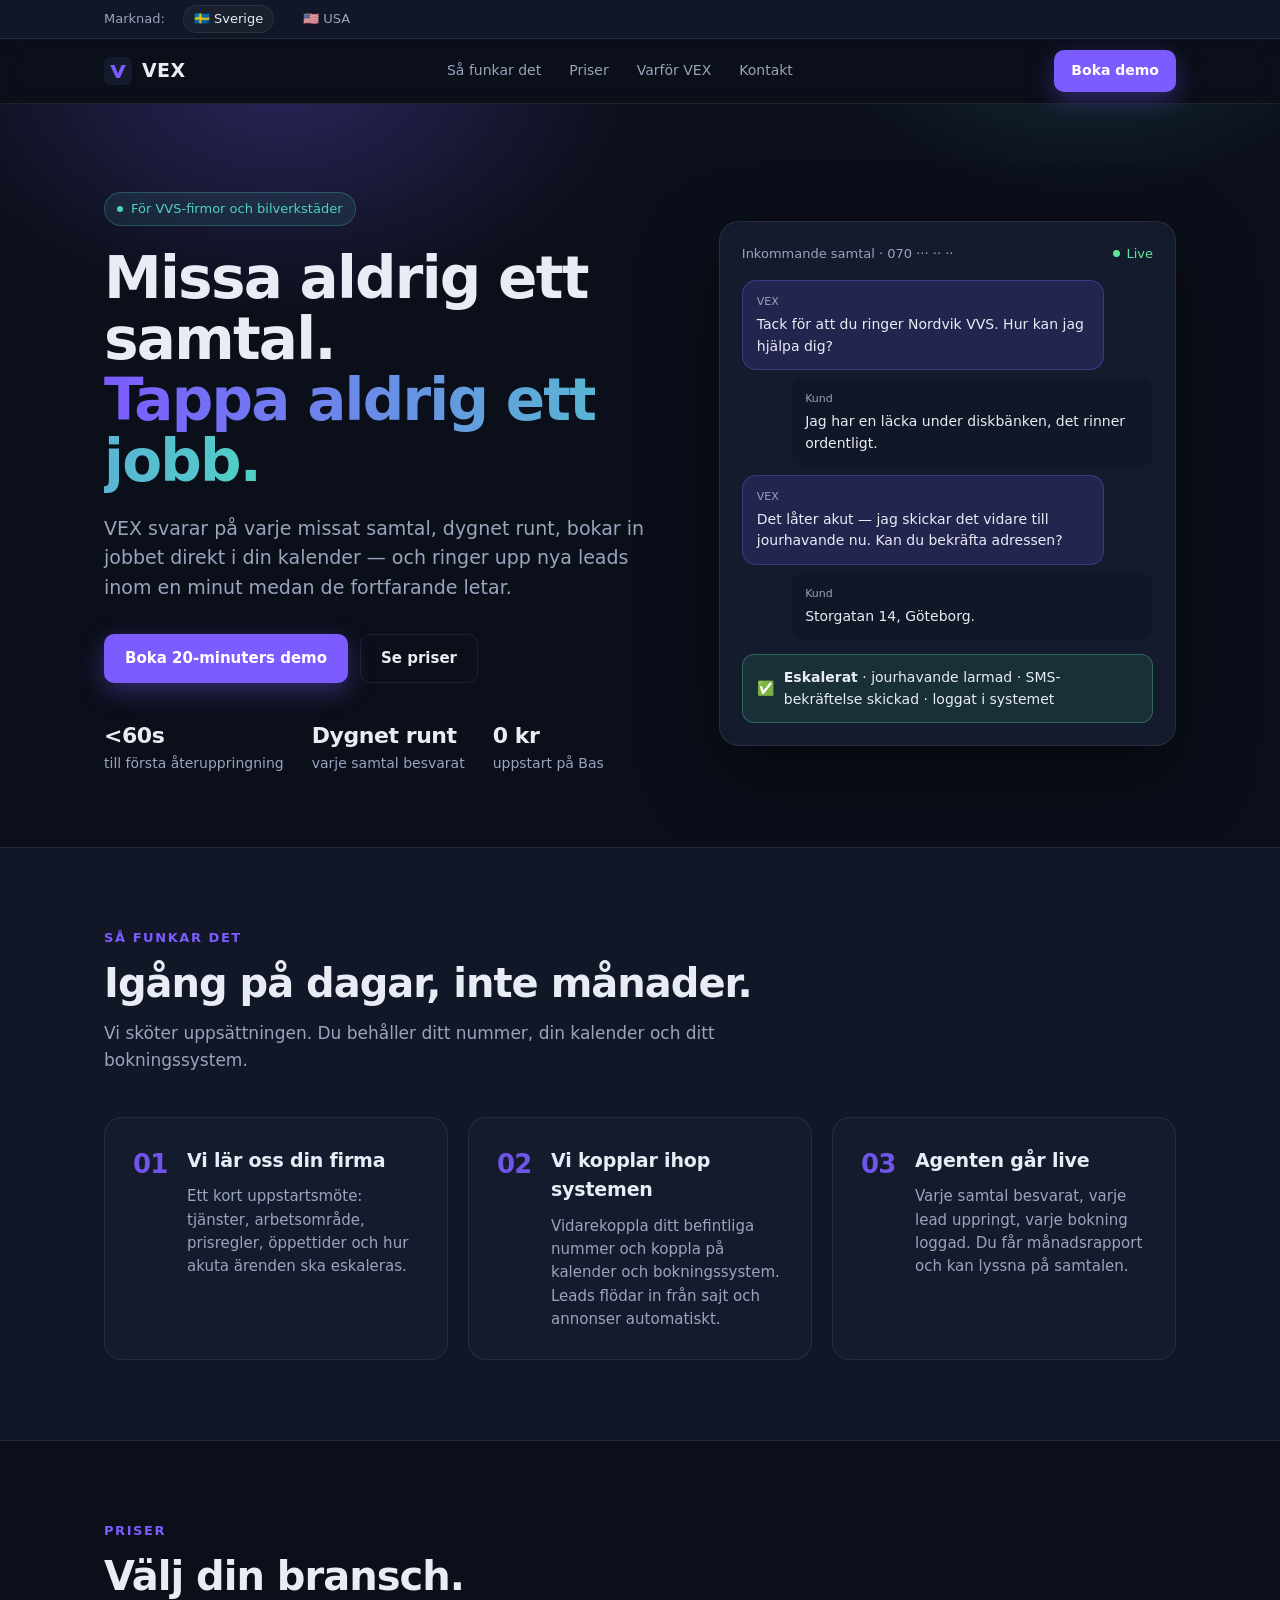
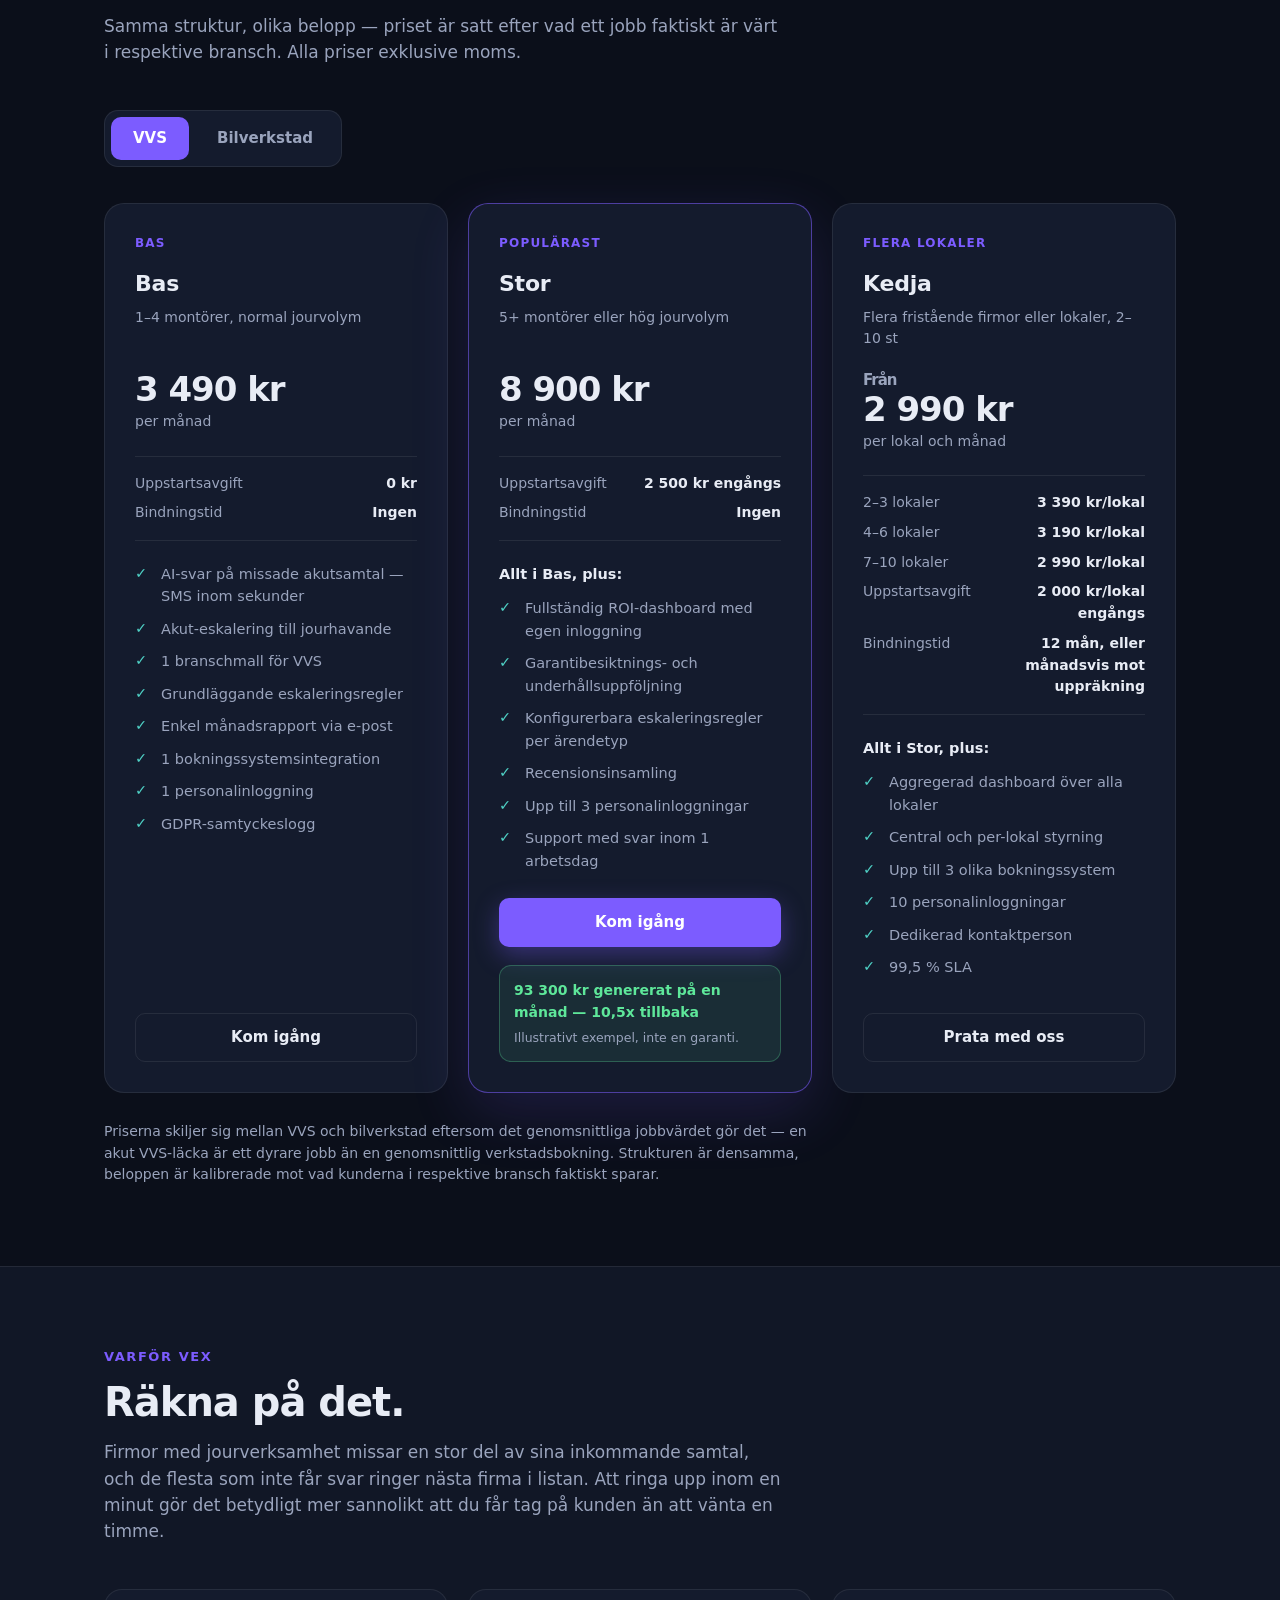
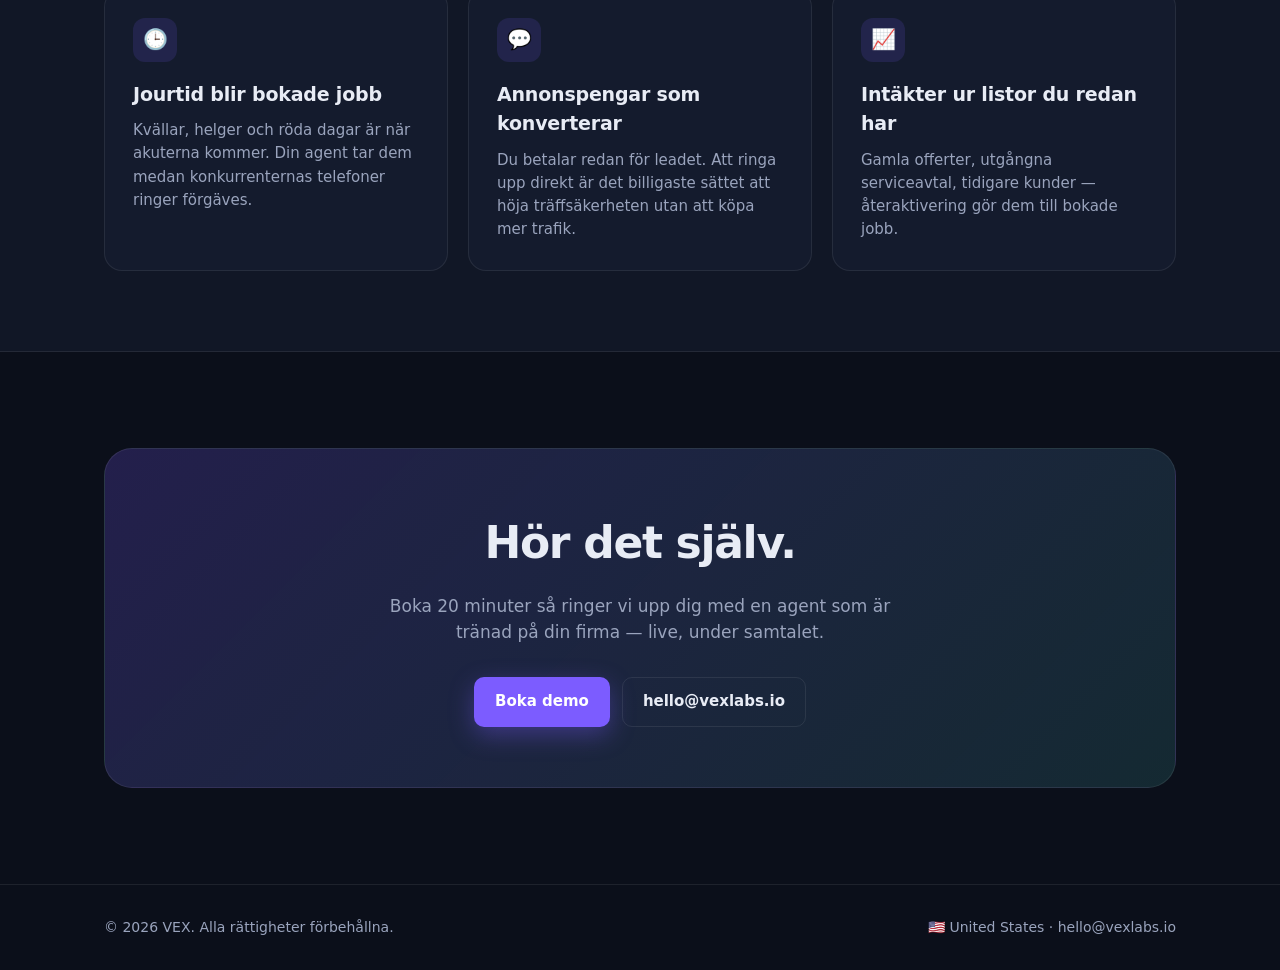
==== se/index.html @ 5b94fd0c "Create index.html for VEX Swedish website Added a new HTML file for the VEX website targeting Swedis" ====
<!DOCTYPE html>
<html lang="sv">
<head>
<meta charset="utf-8">
<meta name="viewport" content="width=device-width, initial-scale=1">
<title>VEX — Missa aldrig ett samtal</title>
<meta name="description" content="VEX svarar på varje missat samtal dygnet runt, bokar in jobbet och ringer upp nya leads inom en minut. För VVS-firmor och bilverkstäder i Sverige.">
<meta property="og:title" content="VEX — Missa aldrig ett samtal">
<meta property="og:description" content="Röstagenter för VVS-firmor och bilverkstäder. Varje samtal besvarat, varje lead uppringt.">
<meta property="og:type" content="website">
<meta property="og:url" content="https://vexlabs.io/se">
<meta property="og:locale" content="sv_SE">
<link rel="icon" href="data:image/svg+xml,%3Csvg xmlns='http://www.w3.org/2000/svg' viewBox='0 0 64 64'%3E%3Crect width='64' height='64' rx='14' fill='%230b0f1a'/%3E%3Cpath d='M14 18h10l8 20 8-20h10L36 48h-8z' fill='%237c5cff'/%3E%3C/svg%3E">
<link rel="alternate" hreflang="sv-SE" href="https://vexlabs.io/se">
<link rel="alternate" hreflang="en-US" href="https://vexlabs.io/us">
<link rel="stylesheet" href="/style.css">
</head>
<body>

<div class="marketbar">
  <div class="wrap">
    <span>Marknad:</span>
    <a href="/se" aria-current="true">🇸🇪 Sverige</a>
    <a href="/us">🇺🇸 USA</a>
  </div>
</div>

<nav>
  <div class="wrap">
    <a class="logo" href="/se">
      <svg viewBox="0 0 64 64" aria-hidden="true"><rect width="64" height="64" rx="14" fill="#141b2d"/><path d="M14 18h10l8 20 8-20h10L36 48h-8z" fill="#7c5cff"/></svg>
      VEX
    </a>
    <div class="navlinks">
      <a href="#sa-funkar-det">Så funkar det</a>
      <a href="#priser">Priser</a>
      <a href="#varfor">Varför VEX</a>
      <a href="#kontakt">Kontakt</a>
    </div>
    <a class="btn btn-primary btn-sm" href="#kontakt">Boka demo</a>
  </div>
</nav>

<header class="hero">
  <div class="wrap">
    <div>
      <div class="eyebrow"><i></i> För VVS-firmor och bilverkstäder</div>
      <h1>Missa aldrig ett samtal.<br><span>Tappa aldrig ett jobb.</span></h1>
      <p class="lede">VEX svarar på varje missat samtal, dygnet runt, bokar in jobbet direkt i din kalender — och ringer upp nya leads inom en minut medan de fortfarande letar.</p>
      <div class="cta">
        <a class="btn btn-primary" href="#kontakt">Boka 20-minuters demo</a>
        <a class="btn btn-ghost" href="#priser">Se priser</a>
      </div>
      <div class="trust">
        <div><b>&lt;60s</b>till första återuppringning</div>
        <div><b>Dygnet runt</b>varje samtal besvarat</div>
        <div><b>0 kr</b>uppstart på Bas</div>
      </div>
    </div>

    <div class="demo" aria-label="Exempel på samtal">
      <div class="head"><span>Inkommande samtal · 070 ···&nbsp;·· ··</span><span class="live"><i></i> Live</span></div>
      <div class="msg ai"><small>VEX</small>Tack för att du ringer Nordvik VVS. Hur kan jag hjälpa dig?</div>
      <div class="msg cu"><small>Kund</small>Jag har en läcka under diskbänken, det rinner ordentligt.</div>
      <div class="msg ai"><small>VEX</small>Det låter akut — jag skickar det vidare till jourhavande nu. Kan du bekräfta adressen?</div>
      <div class="msg cu"><small>Kund</small>Storgatan 14, Göteborg.</div>
      <div class="booked">✅ <span><b>Eskalerat</b> · jourhavande larmad · SMS-bekräftelse skickad · loggat i systemet</span></div>
    </div>
  </div>
</header>

<section id="sa-funkar-det" class="alt">
  <div class="wrap">
    <div class="sec-head">
      <div class="kicker">Så funkar det</div>
      <h2>Igång på dagar, inte månader.</h2>
      <p>Vi sköter uppsättningen. Du behåller ditt nummer, din kalender och ditt bokningssystem.</p>
    </div>
    <div class="grid grid-3 steps">
      <div class="card step"><h3>Vi lär oss din firma</h3><p>Ett kort uppstartsmöte: tjänster, arbetsområde, prisregler, öppettider och hur akuta ärenden ska eskaleras.</p></div>
      <div class="card step"><h3>Vi kopplar ihop systemen</h3><p>Vidarekoppla ditt befintliga nummer och koppla på kalender och bokningssystem. Leads flödar in från sajt och annonser automatiskt.</p></div>
      <div class="card step"><h3>Agenten går live</h3><p>Varje samtal besvarat, varje lead uppringt, varje bokning loggad. Du får månadsrapport och kan lyssna på samtalen.</p></div>
    </div>
  </div>
</section>

<section id="priser">
  <div class="wrap">
    <div class="sec-head">
      <div class="kicker">Priser</div>
      <h2>Välj din bransch.</h2>
      <p>Samma struktur, olika belopp — priset är satt efter vad ett jobb faktiskt är värt i respektive bransch. Alla priser exklusive moms.</p>
    </div>

    <div class="tabs" role="tablist" aria-label="Välj bransch">
      <button role="tab" id="tab-vvs" aria-controls="panel-vvs" aria-selected="true">VVS</button>
      <button role="tab" id="tab-bil" aria-controls="panel-bil" aria-selected="false">Bilverkstad</button>
    </div>

    <div id="panel-vvs" role="tabpanel" aria-labelledby="tab-vvs">
      <div class="plans">
        <div class="plan">
          <div class="tag">Bas</div>
          <div class="name">Bas</div>
          <div class="seg">1–4 montörer, normal jourvolym</div>
          <div class="price">3 490 kr<small>per månad</small></div>
          <div class="meta">
            <div><span>Uppstartsavgift</span><b>0 kr</b></div>
            <div><span>Bindningstid</span><b>Ingen</b></div>
          </div>
          <ul class="feat">
            <li>AI-svar på missade akutsamtal — SMS inom sekunder</li>
            <li>Akut-eskalering till jourhavande</li>
            <li>1 branschmall för VVS</li>
            <li>Grundläggande eskaleringsregler</li>
            <li>Enkel månadsrapport via e-post</li>
            <li>1 bokningssystemsintegration</li>
            <li>1 personalinloggning</li>
            <li>GDPR-samtyckeslogg</li>
          </ul>
          <a class="btn btn-ghost" href="#kontakt">Kom igång</a>
        </div>

        <div class="plan featured">
          <div class="tag">Populärast</div>
          <div class="name">Stor</div>
          <div class="seg">5+ montörer eller hög jourvolym</div>
          <div class="price">8 900 kr<small>per månad</small></div>
          <div class="meta">
            <div><span>Uppstartsavgift</span><b>2 500 kr engångs</b></div>
            <div><span>Bindningstid</span><b>Ingen</b></div>
          </div>
          <ul class="feat">
            <li class="inherit">Allt i Bas, plus:</li>
            <li>Fullständig ROI-dashboard med egen inloggning</li>
            <li>Garantibesiktnings- och underhållsuppföljning</li>
            <li>Konfigurerbara eskaleringsregler per ärendetyp</li>
            <li>Recensionsinsamling</li>
            <li>Upp till 3 personalinloggningar</li>
            <li>Support med svar inom 1 arbetsdag</li>
          </ul>
          <a class="btn btn-primary" href="#kontakt">Kom igång</a>
          <div class="proof"><b>93 300 kr genererat på en månad — 10,5x tillbaka</b><span>Illustrativt exempel, inte en garanti.</span></div>
        </div>

        <div class="plan">
          <div class="tag">Flera lokaler</div>
          <div class="name">Kedja</div>
          <div class="seg">Flera fristående firmor eller lokaler, 2–10 st</div>
          <div class="price"><span class="from">Från</span>2 990 kr<small>per lokal och månad</small></div>
          <div class="meta">
            <div><span>2–3 lokaler</span><b>3 390 kr/lokal</b></div>
            <div><span>4–6 lokaler</span><b>3 190 kr/lokal</b></div>
            <div><span>7–10 lokaler</span><b>2 990 kr/lokal</b></div>
            <div><span>Uppstartsavgift</span><b>2 000 kr/lokal engångs</b></div>
            <div><span>Bindningstid</span><b>12 mån, eller månadsvis mot uppräkning</b></div>
          </div>
          <ul class="feat">
            <li class="inherit">Allt i Stor, plus:</li>
            <li>Aggregerad dashboard över alla lokaler</li>
            <li>Central och per-lokal styrning</li>
            <li>Upp till 3 olika bokningssystem</li>
            <li>10 personalinloggningar</li>
            <li>Dedikerad kontaktperson</li>
            <li>99,5 % SLA</li>
          </ul>
          <a class="btn btn-ghost" href="#kontakt">Prata med oss</a>
        </div>
      </div>
      <p class="pricenote">Priserna skiljer sig mellan VVS och bilverkstad eftersom det genomsnittliga jobbvärdet gör det — en akut VVS-läcka är ett dyrare jobb än en genomsnittlig verkstadsbokning. Strukturen är densamma, beloppen är kalibrerade mot vad kunderna i respektive bransch faktiskt sparar.</p>
    </div>

    <div id="panel-bil" role="tabpanel" aria-labelledby="tab-bil" hidden>
      <div class="plans">
        <div class="plan">
          <div class="tag">Bas</div>
          <div class="name">Bas</div>
          <div class="seg">Enskild verkstad, normal volym</div>
          <div class="price">2 490 kr<small>per månad</small></div>
          <div class="meta">
            <div><span>Uppstartsavgift</span><b>0 kr</b></div>
            <div><span>Bindningstid</span><b>Ingen</b></div>
          </div>
          <ul class="feat">
            <li>AI-svar på missade samtal — SMS inom sekunder</li>
            <li>Eskalering till verkstadsansvarig</li>
            <li>1 branschmall för bilverkstad — oljebyte, besiktning, säsongsdäck</li>
            <li>Grundläggande eskaleringsregler</li>
            <li>Enkel månadsrapport via e-post</li>
            <li>1 bokningssystemsintegration</li>
            <li>1 personalinloggning</li>
            <li>GDPR-samtyckeslogg</li>
          </ul>
          <a class="btn btn-ghost" href="#kontakt">Kom igång</a>
        </div>

        <div class="plan featured">
          <div class="tag">Populärast</div>
          <div class="name">Stor</div>
          <div class="seg">5+ mekaniker eller hög volym</div>
          <div class="price">5 900 kr<small>per månad</small></div>
          <div class="meta">
            <div><span>Uppstartsavgift</span><b>2 500 kr engångs</b></div>
            <div><span>Bindningstid</span><b>Ingen</b></div>
          </div>
          <ul class="feat">
            <li class="inherit">Allt i Bas, plus:</li>
            <li>Fullständig ROI-dashboard med egen inloggning</li>
            <li>Uppföljning av service- och besiktningsintervall</li>
            <li>Konfigurerbara eskaleringsregler per ärendetyp</li>
            <li>Recensionsinsamling</li>
            <li>Upp till 3 personalinloggningar</li>
            <li>Support med svar inom 1 arbetsdag</li>
          </ul>
          <a class="btn btn-primary" href="#kontakt">Kom igång</a>
          <div class="proof"><b>64 400 kr genererat på en månad — 10,9x tillbaka</b><span>Illustrativt exempel, inte en garanti.</span></div>
        </div>

        <div class="plan">
          <div class="tag">Flera lokaler</div>
          <div class="name">Kedja</div>
          <div class="seg">Verkstadskedjor, 2–10 lokaler</div>
          <div class="price"><span class="from">Från</span>2 990 kr<small>per lokal och månad</small></div>
          <div class="meta">
            <div><span>2–3 lokaler</span><b>3 390 kr/lokal</b></div>
            <div><span>4–6 lokaler</span><b>3 190 kr/lokal</b></div>
            <div><span>7–10 lokaler</span><b>2 990 kr/lokal</b></div>
            <div><span>Uppstartsavgift</span><b>2 000 kr/lokal engångs</b></div>
            <div><span>Bindningstid</span><b>12 mån, eller månadsvis mot uppräkning</b></div>
          </div>
          <ul class="feat">
            <li class="inherit">Allt i Stor, plus:</li>
            <li>Aggregerad dashboard över alla lokaler</li>
            <li>Central och per-lokal styrning</li>
            <li>Upp till 3 olika bokningssystem</li>
            <li>10 personalinloggningar</li>
            <li>Dedikerad kontaktperson</li>
            <li>99,5 % SLA</li>
          </ul>
          <a class="btn btn-ghost" href="#kontakt">Prata med oss</a>
        </div>
      </div>
      <p class="pricenote">Priserna skiljer sig mellan bilverkstad och VVS eftersom det genomsnittliga jobbvärdet gör det. Strukturen är densamma — Bas, Stor och Kedja med samma funktionsnivåer — men beloppen är kalibrerade mot vad kunderna i respektive bransch faktiskt sparar.</p>
    </div>
  </div>
</section>

<section id="varfor" class="alt">
  <div class="wrap">
    <div class="sec-head">
      <div class="kicker">Varför VEX</div>
      <h2>Räkna på det.</h2>
      <p>Firmor med jourverksamhet missar en stor del av sina inkommande samtal, och de flesta som inte får svar ringer nästa firma i listan. Att ringa upp inom en minut gör det betydligt mer sannolikt att du får tag på kunden än att vänta en timme.</p>
    </div>
    <div class="grid grid-3">
      <div class="card"><div class="ic">🕒</div><h3>Jourtid blir bokade jobb</h3><p>Kvällar, helger och röda dagar är när akuterna kommer. Din agent tar dem medan konkurrenternas telefoner ringer förgäves.</p></div>
      <div class="card"><div class="ic">💬</div><h3>Annonspengar som konverterar</h3><p>Du betalar redan för leadet. Att ringa upp direkt är det billigaste sättet att höja träffsäkerheten utan att köpa mer trafik.</p></div>
      <div class="card"><div class="ic">📈</div><h3>Intäkter ur listor du redan har</h3><p>Gamla offerter, utgångna serviceavtal, tidigare kunder — återaktivering gör dem till bokade jobb.</p></div>
    </div>
  </div>
</section>

<section id="kontakt" class="final">
  <div class="wrap">
    <div class="box">
      <h2>Hör det själv.</h2>
      <p>Boka 20 minuter så ringer vi upp dig med en agent som är tränad på din firma — live, under samtalet.</p>
      <div class="cta" style="justify-content:center">
        <a class="btn btn-primary" href="mailto:hello@vexlabs.io?subject=Demo%20-%20Sverige">Boka demo</a>
        <a class="btn btn-ghost" href="mailto:hello@vexlabs.io">hello@vexlabs.io</a>
      </div>
    </div>
  </div>
</section>

<footer>
  <div class="wrap">
    <span>© 2026 VEX. Alla rättigheter förbehållna.</span>
    <span><a href="/us">🇺🇸 United States</a> · <a href="mailto:hello@vexlabs.io">hello@vexlabs.io</a></span>
  </div>
</footer>

<script>
(function(){
  var tabs = [
    {btn: document.getElementById('tab-vvs'), panel: document.getElementById('panel-vvs'), hash: '#vvs'},
    {btn: document.getElementById('tab-bil'), panel: document.getElementById('panel-bil'), hash: '#bilverkstad'}
  ];
  function select(i, push){
    tabs.forEach(function(t, j){
      var on = i === j;
      t.btn.setAttribute('aria-selected', on ? 'true' : 'false');
      t.panel.hidden = !on;
    });
    if (push && history.replaceState) history.replaceState(null, '', tabs[i].hash);
  }
  tabs.forEach(function(t, i){
    t.btn.addEventListener('click', function(){ select(i, true); });
  });
  if (location.hash === '#bilverkstad') select(1, false);
})();
</script>

</body>
</html>
---- style.css ----
:root{
  --bg:#0b0f1a;--bg2:#111726;--card:#141b2d;--line:rgba(255,255,255,.08);
  --text:#e8ecf5;--muted:#9aa4bd;--accent:#7c5cff;--accent2:#4fd1c5;--good:#5ee79a;
  --max:1120px;
}
*{box-sizing:border-box;margin:0;padding:0}
html{scroll-behavior:smooth}
body{font-family:Inter,ui-sans-serif,system-ui,-apple-system,"Segoe UI",Roboto,Helvetica,Arial,sans-serif;background:var(--bg);color:var(--text);line-height:1.55;-webkit-font-smoothing:antialiased}
a{color:inherit;text-decoration:none}
img{max-width:100%}
.wrap{max-width:var(--max);margin:0 auto;padding:0 24px}

/* market switcher bar */
.marketbar{background:var(--bg2);border-bottom:1px solid var(--line);font-size:13px;color:var(--muted)}
.marketbar .wrap{display:flex;gap:18px;align-items:center;height:38px;flex-wrap:wrap}
.marketbar a{padding:3px 10px;border-radius:999px;border:1px solid transparent}
.marketbar a:hover{color:var(--text)}
.marketbar a[aria-current="true"]{color:var(--text);border-color:var(--line);background:rgba(255,255,255,.04)}

/* nav */
nav{position:sticky;top:0;z-index:10;backdrop-filter:blur(12px);background:rgba(11,15,26,.8);border-bottom:1px solid var(--line)}
nav .wrap{display:flex;align-items:center;justify-content:space-between;height:64px}
.logo{display:flex;align-items:center;gap:10px;font-weight:800;letter-spacing:.02em;font-size:19px}
.logo svg{width:28px;height:28px}
.navlinks{display:flex;gap:28px;font-size:14px;color:var(--muted)}
.navlinks a:hover{color:var(--text)}
@media(max-width:820px){.navlinks{display:none}}

.btn{display:inline-flex;align-items:center;justify-content:center;gap:8px;padding:12px 20px;border-radius:10px;font-weight:600;font-size:15px;transition:transform .15s,box-shadow .15s;border:1px solid transparent;cursor:pointer}
.btn-primary{background:var(--accent);color:#fff;box-shadow:0 8px 24px rgba(124,92,255,.35)}
.btn-primary:hover{transform:translateY(-1px);box-shadow:0 12px 28px rgba(124,92,255,.45)}
.btn-ghost{border-color:var(--line);color:var(--text)}
.btn-ghost:hover{background:var(--bg2)}
.btn-sm{padding:9px 16px;font-size:14px}

/* hero */
.hero{position:relative;padding:88px 0 72px;overflow:hidden}
.hero::before{content:"";position:absolute;inset:-40% -20% auto;height:120%;pointer-events:none;background:
 radial-gradient(600px 400px at 30% 30%,rgba(124,92,255,.28),transparent 60%),
 radial-gradient(500px 350px at 75% 20%,rgba(79,209,197,.18),transparent 60%)}
.hero .wrap{position:relative;display:grid;grid-template-columns:1.1fr .9fr;gap:56px;align-items:center}
.eyebrow{display:inline-flex;align-items:center;gap:8px;font-size:13px;color:var(--accent2);background:rgba(79,209,197,.1);border:1px solid rgba(79,209,197,.25);padding:6px 12px;border-radius:999px;margin-bottom:22px}
.eyebrow i{width:6px;height:6px;border-radius:50%;background:var(--accent2);animation:pulse 1.6s infinite}
@keyframes pulse{0%,100%{opacity:1}50%{opacity:.3}}
h1{font-size:clamp(36px,5vw,58px);line-height:1.05;letter-spacing:-.03em;font-weight:800}
h1 span{background:linear-gradient(90deg,var(--accent),var(--accent2));-webkit-background-clip:text;background-clip:text;color:transparent}
.lede{font-size:19px;color:var(--muted);margin:22px 0 32px;max-width:560px}
.cta{display:flex;gap:12px;flex-wrap:wrap}
.trust{margin-top:36px;display:flex;gap:28px;flex-wrap:wrap;font-size:14px;color:var(--muted)}
.trust>div{min-width:120px}
.trust b{color:var(--text);font-size:22px;display:block;letter-spacing:-.02em}

/* transcript card */
.demo{background:var(--card);border:1px solid var(--line);border-radius:20px;padding:22px;box-shadow:0 30px 80px rgba(0,0,0,.45)}
.demo .head{display:flex;justify-content:space-between;align-items:center;font-size:13px;color:var(--muted);margin-bottom:16px}
.demo .head .live{color:var(--good);display:flex;gap:6px;align-items:center}
.demo .head .live i{width:7px;height:7px;background:var(--good);border-radius:50%;animation:pulse 1.2s infinite}
.msg{padding:12px 14px;border-radius:14px;font-size:14px;margin:8px 0;max-width:88%}
.msg.ai{background:rgba(124,92,255,.16);border:1px solid rgba(124,92,255,.3)}
.msg.cu{background:var(--bg2);margin-left:auto}
.msg small{display:block;font-size:11px;color:var(--muted);margin-bottom:4px}
.booked{margin-top:14px;display:flex;align-items:center;gap:10px;background:rgba(94,231,154,.1);border:1px solid rgba(94,231,154,.3);border-radius:12px;padding:12px 14px;font-size:14px}
@media(max-width:900px){.hero{padding:56px 0 48px}.hero .wrap{grid-template-columns:1fr}.demo{max-width:520px}}

/* sections */
section{padding:80px 0}
.sec-head{max-width:680px;margin-bottom:44px}
.sec-head h2{font-size:clamp(27px,3.5vw,40px);letter-spacing:-.025em;line-height:1.15}
.sec-head p{color:var(--muted);margin-top:14px;font-size:17px}
.kicker{font-size:13px;text-transform:uppercase;letter-spacing:.12em;color:var(--accent);font-weight:700;margin-bottom:12px}
.alt{background:var(--bg2);border-top:1px solid var(--line);border-bottom:1px solid var(--line)}
.grid{display:grid;gap:20px}
.grid-3{grid-template-columns:repeat(3,1fr)}
.grid-2{grid-template-columns:repeat(2,1fr)}
@media(max-width:900px){.grid-3,.grid-2{grid-template-columns:1fr}}
.card{background:var(--card);border:1px solid var(--line);border-radius:18px;padding:28px}
.card .ic{width:44px;height:44px;border-radius:12px;display:grid;place-items:center;background:rgba(124,92,255,.14);margin-bottom:18px;font-size:20px}
.card h3{font-size:19px;margin-bottom:10px;letter-spacing:-.01em}
.card p{color:var(--muted);font-size:15px}
.steps{counter-reset:s}
.step{position:relative;padding-left:82px}
.step::before{counter-increment:s;content:counter(s,decimal-leading-zero);position:absolute;left:28px;top:26px;font-weight:800;font-size:26px;letter-spacing:-.03em;color:var(--accent);opacity:.9}

/* tabs */
.tabs{display:inline-flex;gap:6px;padding:6px;background:var(--card);border:1px solid var(--line);border-radius:14px;margin-bottom:36px}
.tabs button{background:none;border:0;color:var(--muted);font:inherit;font-weight:600;font-size:15px;padding:10px 22px;border-radius:10px;cursor:pointer}
.tabs button[aria-selected="true"]{background:var(--accent);color:#fff}
.tabs button:hover{color:var(--text)}
.tabs button[aria-selected="true"]:hover{color:#fff}

/* pricing */
.plans{display:grid;grid-template-columns:repeat(3,1fr);gap:20px;align-items:start}
@media(max-width:960px){.plans{grid-template-columns:1fr}}
.plan{background:var(--card);border:1px solid var(--line);border-radius:20px;padding:30px;display:flex;flex-direction:column;height:100%}
.plan.featured{border-color:rgba(124,92,255,.55);box-shadow:0 20px 60px rgba(124,92,255,.16)}
.plan .tag{font-size:12px;font-weight:700;letter-spacing:.1em;text-transform:uppercase;color:var(--accent);margin-bottom:14px}
.plan .name{font-size:22px;font-weight:700;letter-spacing:-.01em}
.plan .seg{color:var(--muted);font-size:14px;margin-top:6px;min-height:42px}
.price{margin:22px 0 4px;font-size:34px;font-weight:800;letter-spacing:-.03em;line-height:1.1}
.price small{display:block;font-size:14px;font-weight:500;color:var(--muted);letter-spacing:0;margin-top:6px}
.price .from{font-size:15px;font-weight:600;color:var(--muted);display:block;margin-bottom:2px}
.meta{border-top:1px solid var(--line);border-bottom:1px solid var(--line);margin:22px 0;padding:16px 0;font-size:14px;color:var(--muted);display:grid;gap:8px}
.meta div{display:flex;justify-content:space-between;gap:14px}
.meta b{color:var(--text);font-weight:600;text-align:right}
.feat{list-style:none;font-size:14.5px;color:var(--muted);display:grid;gap:10px;margin-bottom:26px}
.feat li{padding-left:26px;position:relative}
.feat li::before{content:"✓";position:absolute;left:0;top:-1px;color:var(--accent2);font-weight:700}
.feat .inherit{color:var(--text);font-weight:600;padding-left:0;margin-bottom:2px}
.feat .inherit::before{content:""}
.plan .btn{width:100%;margin-top:auto}
.proof{margin-top:18px;background:rgba(94,231,154,.09);border:1px solid rgba(94,231,154,.28);border-radius:12px;padding:14px;font-size:14px}
.proof b{color:var(--good)}
.proof span{display:block;color:var(--muted);font-size:12.5px;margin-top:4px}
.pricenote{color:var(--muted);font-size:14px;margin-top:28px;max-width:720px}

/* final cta */
.final{text-align:center;padding:96px 0}
.final .box{background:linear-gradient(135deg,rgba(124,92,255,.22),rgba(79,209,197,.14));border:1px solid var(--line);border-radius:28px;padding:60px 32px}
.final h2{font-size:clamp(29px,4vw,44px);letter-spacing:-.03em}
.final p{color:var(--muted);margin:16px auto 32px;max-width:540px;font-size:17px}
footer{border-top:1px solid var(--line);padding:32px 0;font-size:14px;color:var(--muted)}
footer .wrap{display:flex;justify-content:space-between;flex-wrap:wrap;gap:12px}
footer a:hover{color:var(--text)}
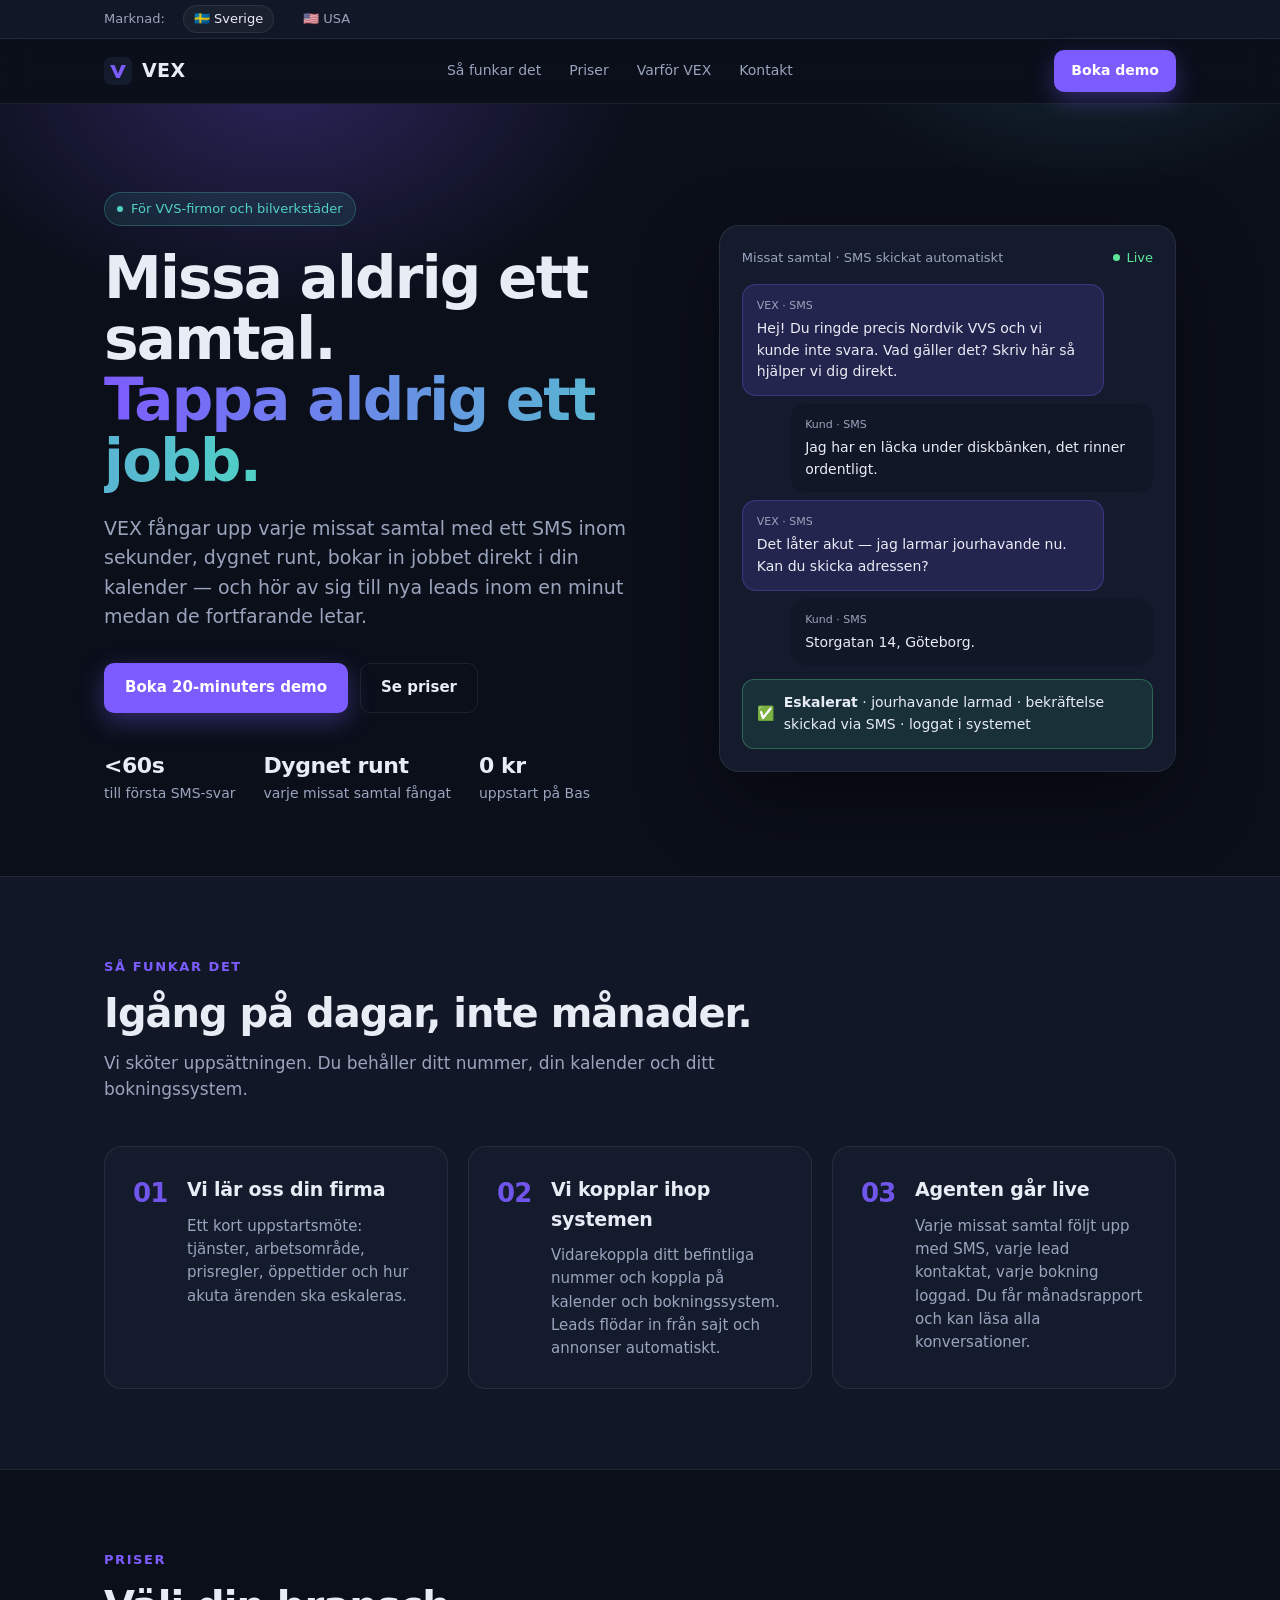
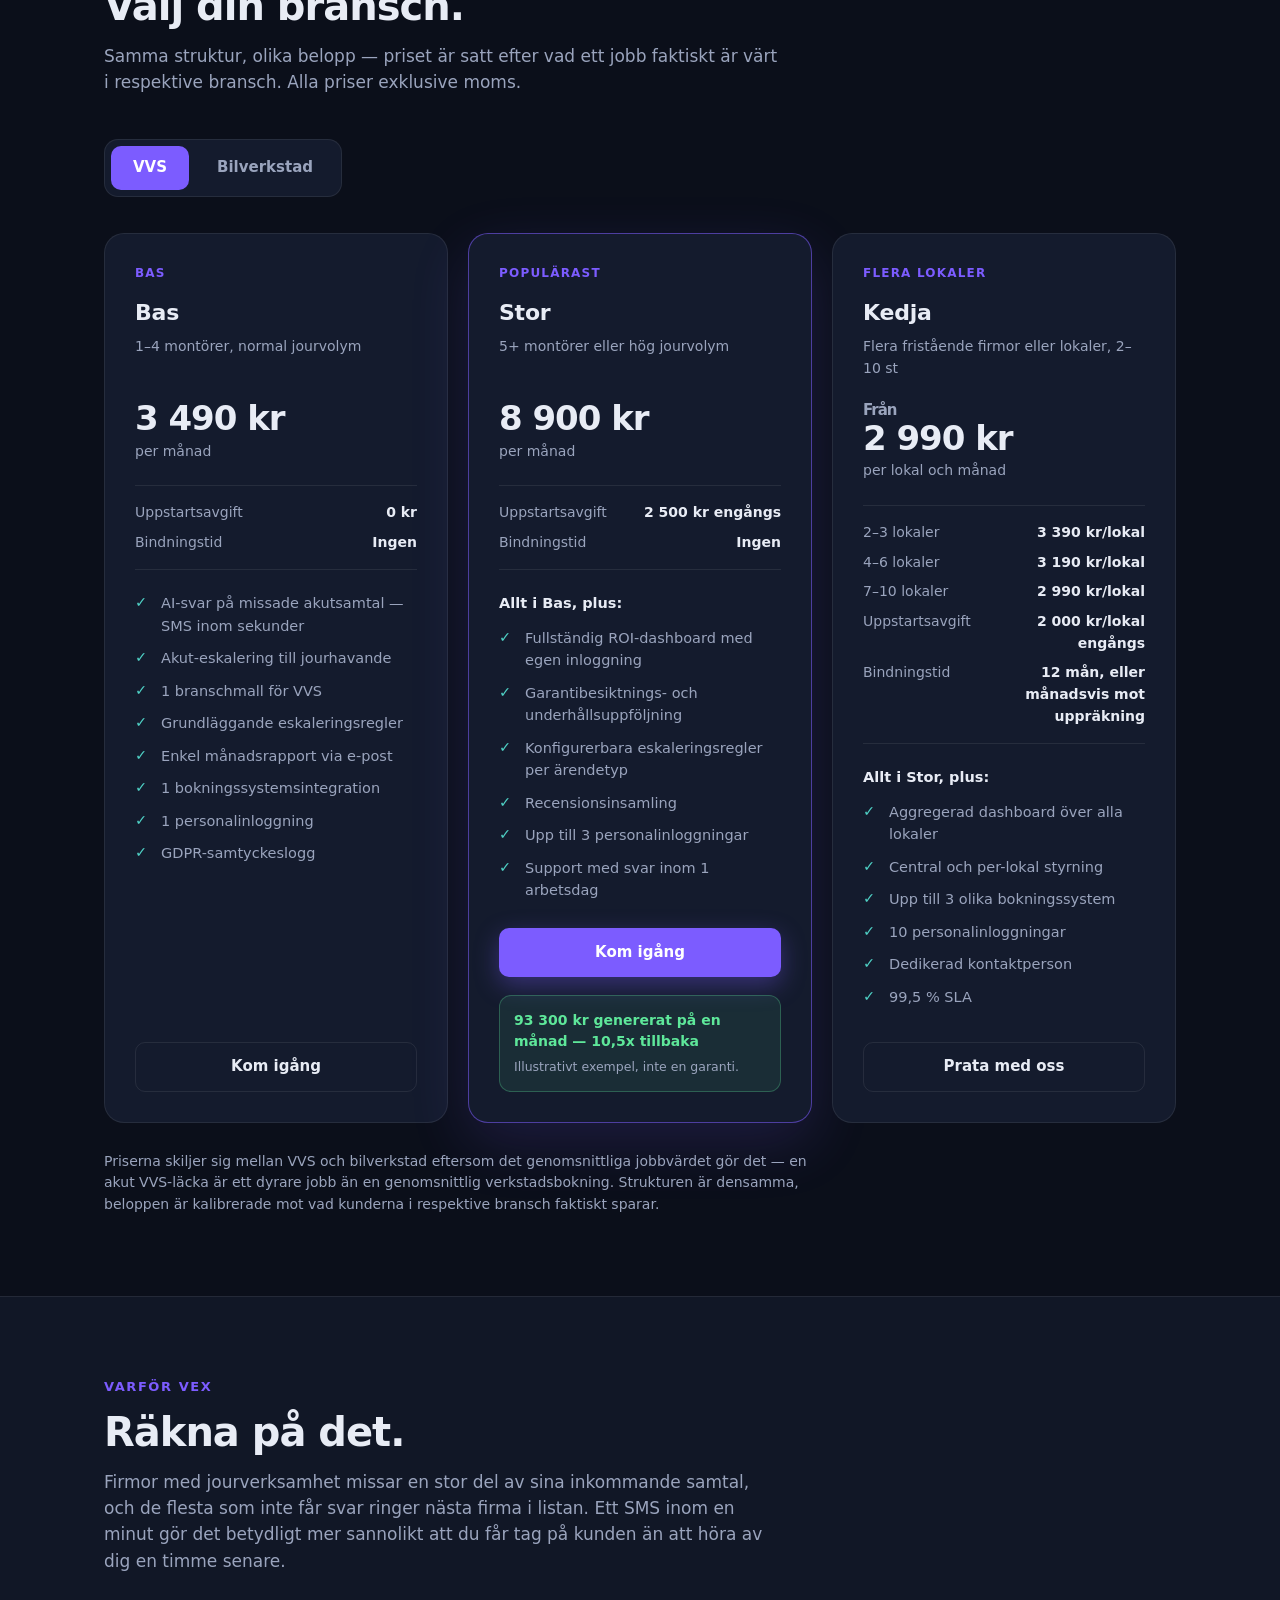
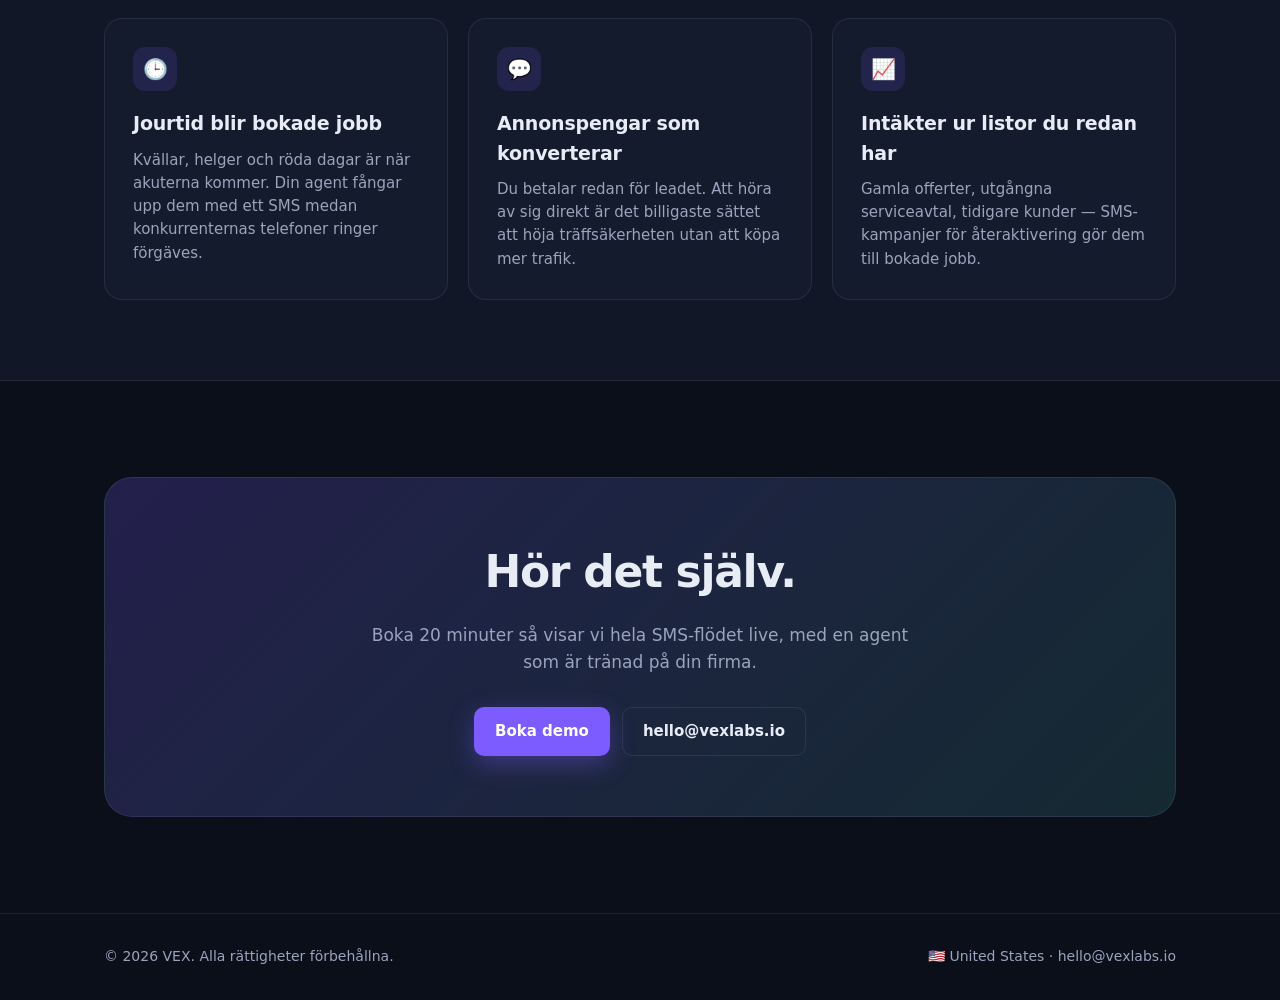
==== commit 2ab712b8: "Update meta descriptions and content in index.html" ====
--- a/se/index.html
+++ b/se/index.html
@@ -4,9 +4,9 @@
 <meta charset="utf-8">
 <meta name="viewport" content="width=device-width, initial-scale=1">
 <title>VEX — Missa aldrig ett samtal</title>
-<meta name="description" content="VEX svarar på varje missat samtal dygnet runt, bokar in jobbet och ringer upp nya leads inom en minut. För VVS-firmor och bilverkstäder i Sverige.">
+<meta name="description" content="VEX fångar upp varje missat samtal med ett SMS inom sekunder, bokar in jobbet och hör av sig till nya leads inom en minut. För VVS-firmor och bilverkstäder i Sverige.">
 <meta property="og:title" content="VEX — Missa aldrig ett samtal">
-<meta property="og:description" content="Röstagenter för VVS-firmor och bilverkstäder. Varje samtal besvarat, varje lead uppringt.">
+<meta property="og:description" content="SMS-agenter för VVS-firmor och bilverkstäder. Varje missat samtal fångat, varje lead kontaktat.">
 <meta property="og:type" content="website">
 <meta property="og:url" content="https://vexlabs.io/se">
 <meta property="og:locale" content="sv_SE">
@@ -46,25 +46,25 @@
     <div>
       <div class="eyebrow"><i></i> För VVS-firmor och bilverkstäder</div>
       <h1>Missa aldrig ett samtal.<br><span>Tappa aldrig ett jobb.</span></h1>
-      <p class="lede">VEX svarar på varje missat samtal, dygnet runt, bokar in jobbet direkt i din kalender — och ringer upp nya leads inom en minut medan de fortfarande letar.</p>
+      <p class="lede">VEX fångar upp varje missat samtal med ett SMS inom sekunder, dygnet runt, bokar in jobbet direkt i din kalender — och hör av sig till nya leads inom en minut medan de fortfarande letar.</p>
       <div class="cta">
         <a class="btn btn-primary" href="#kontakt">Boka 20-minuters demo</a>
         <a class="btn btn-ghost" href="#priser">Se priser</a>
       </div>
       <div class="trust">
-        <div><b>&lt;60s</b>till första återuppringning</div>
-        <div><b>Dygnet runt</b>varje samtal besvarat</div>
+        <div><b>&lt;60s</b>till första SMS-svar</div>
+        <div><b>Dygnet runt</b>varje missat samtal fångat</div>
         <div><b>0 kr</b>uppstart på Bas</div>
       </div>
     </div>
 
-    <div class="demo" aria-label="Exempel på samtal">
-      <div class="head"><span>Inkommande samtal · 070 ···&nbsp;·· ··</span><span class="live"><i></i> Live</span></div>
-      <div class="msg ai"><small>VEX</small>Tack för att du ringer Nordvik VVS. Hur kan jag hjälpa dig?</div>
-      <div class="msg cu"><small>Kund</small>Jag har en läcka under diskbänken, det rinner ordentligt.</div>
-      <div class="msg ai"><small>VEX</small>Det låter akut — jag skickar det vidare till jourhavande nu. Kan du bekräfta adressen?</div>
-      <div class="msg cu"><small>Kund</small>Storgatan 14, Göteborg.</div>
-      <div class="booked">✅ <span><b>Eskalerat</b> · jourhavande larmad · SMS-bekräftelse skickad · loggat i systemet</span></div>
+    <div class="demo" aria-label="Exempel på SMS-konversation">
+      <div class="head"><span>Missat samtal · SMS skickat automatiskt</span><span class="live"><i></i> Live</span></div>
+      <div class="msg ai"><small>VEX · SMS</small>Hej! Du ringde precis Nordvik VVS och vi kunde inte svara. Vad gäller det? Skriv här så hjälper vi dig direkt.</div>
+      <div class="msg cu"><small>Kund · SMS</small>Jag har en läcka under diskbänken, det rinner ordentligt.</div>
+      <div class="msg ai"><small>VEX · SMS</small>Det låter akut — jag larmar jourhavande nu. Kan du skicka adressen?</div>
+      <div class="msg cu"><small>Kund · SMS</small>Storgatan 14, Göteborg.</div>
+      <div class="booked">✅ <span><b>Eskalerat</b> · jourhavande larmad · bekräftelse skickad via SMS · loggat i systemet</span></div>
     </div>
   </div>
 </header>
@@ -79,7 +79,7 @@
     <div class="grid grid-3 steps">
       <div class="card step"><h3>Vi lär oss din firma</h3><p>Ett kort uppstartsmöte: tjänster, arbetsområde, prisregler, öppettider och hur akuta ärenden ska eskaleras.</p></div>
       <div class="card step"><h3>Vi kopplar ihop systemen</h3><p>Vidarekoppla ditt befintliga nummer och koppla på kalender och bokningssystem. Leads flödar in från sajt och annonser automatiskt.</p></div>
-      <div class="card step"><h3>Agenten går live</h3><p>Varje samtal besvarat, varje lead uppringt, varje bokning loggad. Du får månadsrapport och kan lyssna på samtalen.</p></div>
+      <div class="card step"><h3>Agenten går live</h3><p>Varje missat samtal följt upp med SMS, varje lead kontaktat, varje bokning loggad. Du får månadsrapport och kan läsa alla konversationer.</p></div>
     </div>
   </div>
 </section>
@@ -250,12 +250,12 @@
     <div class="sec-head">
       <div class="kicker">Varför VEX</div>
       <h2>Räkna på det.</h2>
-      <p>Firmor med jourverksamhet missar en stor del av sina inkommande samtal, och de flesta som inte får svar ringer nästa firma i listan. Att ringa upp inom en minut gör det betydligt mer sannolikt att du får tag på kunden än att vänta en timme.</p>
+      <p>Firmor med jourverksamhet missar en stor del av sina inkommande samtal, och de flesta som inte får svar ringer nästa firma i listan. Ett SMS inom en minut gör det betydligt mer sannolikt att du får tag på kunden än att höra av dig en timme senare.</p>
     </div>
     <div class="grid grid-3">
-      <div class="card"><div class="ic">🕒</div><h3>Jourtid blir bokade jobb</h3><p>Kvällar, helger och röda dagar är när akuterna kommer. Din agent tar dem medan konkurrenternas telefoner ringer förgäves.</p></div>
-      <div class="card"><div class="ic">💬</div><h3>Annonspengar som konverterar</h3><p>Du betalar redan för leadet. Att ringa upp direkt är det billigaste sättet att höja träffsäkerheten utan att köpa mer trafik.</p></div>
-      <div class="card"><div class="ic">📈</div><h3>Intäkter ur listor du redan har</h3><p>Gamla offerter, utgångna serviceavtal, tidigare kunder — återaktivering gör dem till bokade jobb.</p></div>
+      <div class="card"><div class="ic">🕒</div><h3>Jourtid blir bokade jobb</h3><p>Kvällar, helger och röda dagar är när akuterna kommer. Din agent fångar upp dem med ett SMS medan konkurrenternas telefoner ringer förgäves.</p></div>
+      <div class="card"><div class="ic">💬</div><h3>Annonspengar som konverterar</h3><p>Du betalar redan för leadet. Att höra av sig direkt är det billigaste sättet att höja träffsäkerheten utan att köpa mer trafik.</p></div>
+      <div class="card"><div class="ic">📈</div><h3>Intäkter ur listor du redan har</h3><p>Gamla offerter, utgångna serviceavtal, tidigare kunder — SMS-kampanjer för återaktivering gör dem till bokade jobb.</p></div>
     </div>
   </div>
 </section>
@@ -264,7 +264,7 @@
   <div class="wrap">
     <div class="box">
       <h2>Hör det själv.</h2>
-      <p>Boka 20 minuter så ringer vi upp dig med en agent som är tränad på din firma — live, under samtalet.</p>
+      <p>Boka 20 minuter så visar vi hela SMS-flödet live, med en agent som är tränad på din firma.</p>
       <div class="cta" style="justify-content:center">
         <a class="btn btn-primary" href="mailto:hello@vexlabs.io?subject=Demo%20-%20Sverige">Boka demo</a>
         <a class="btn btn-ghost" href="mailto:hello@vexlabs.io">hello@vexlabs.io</a>
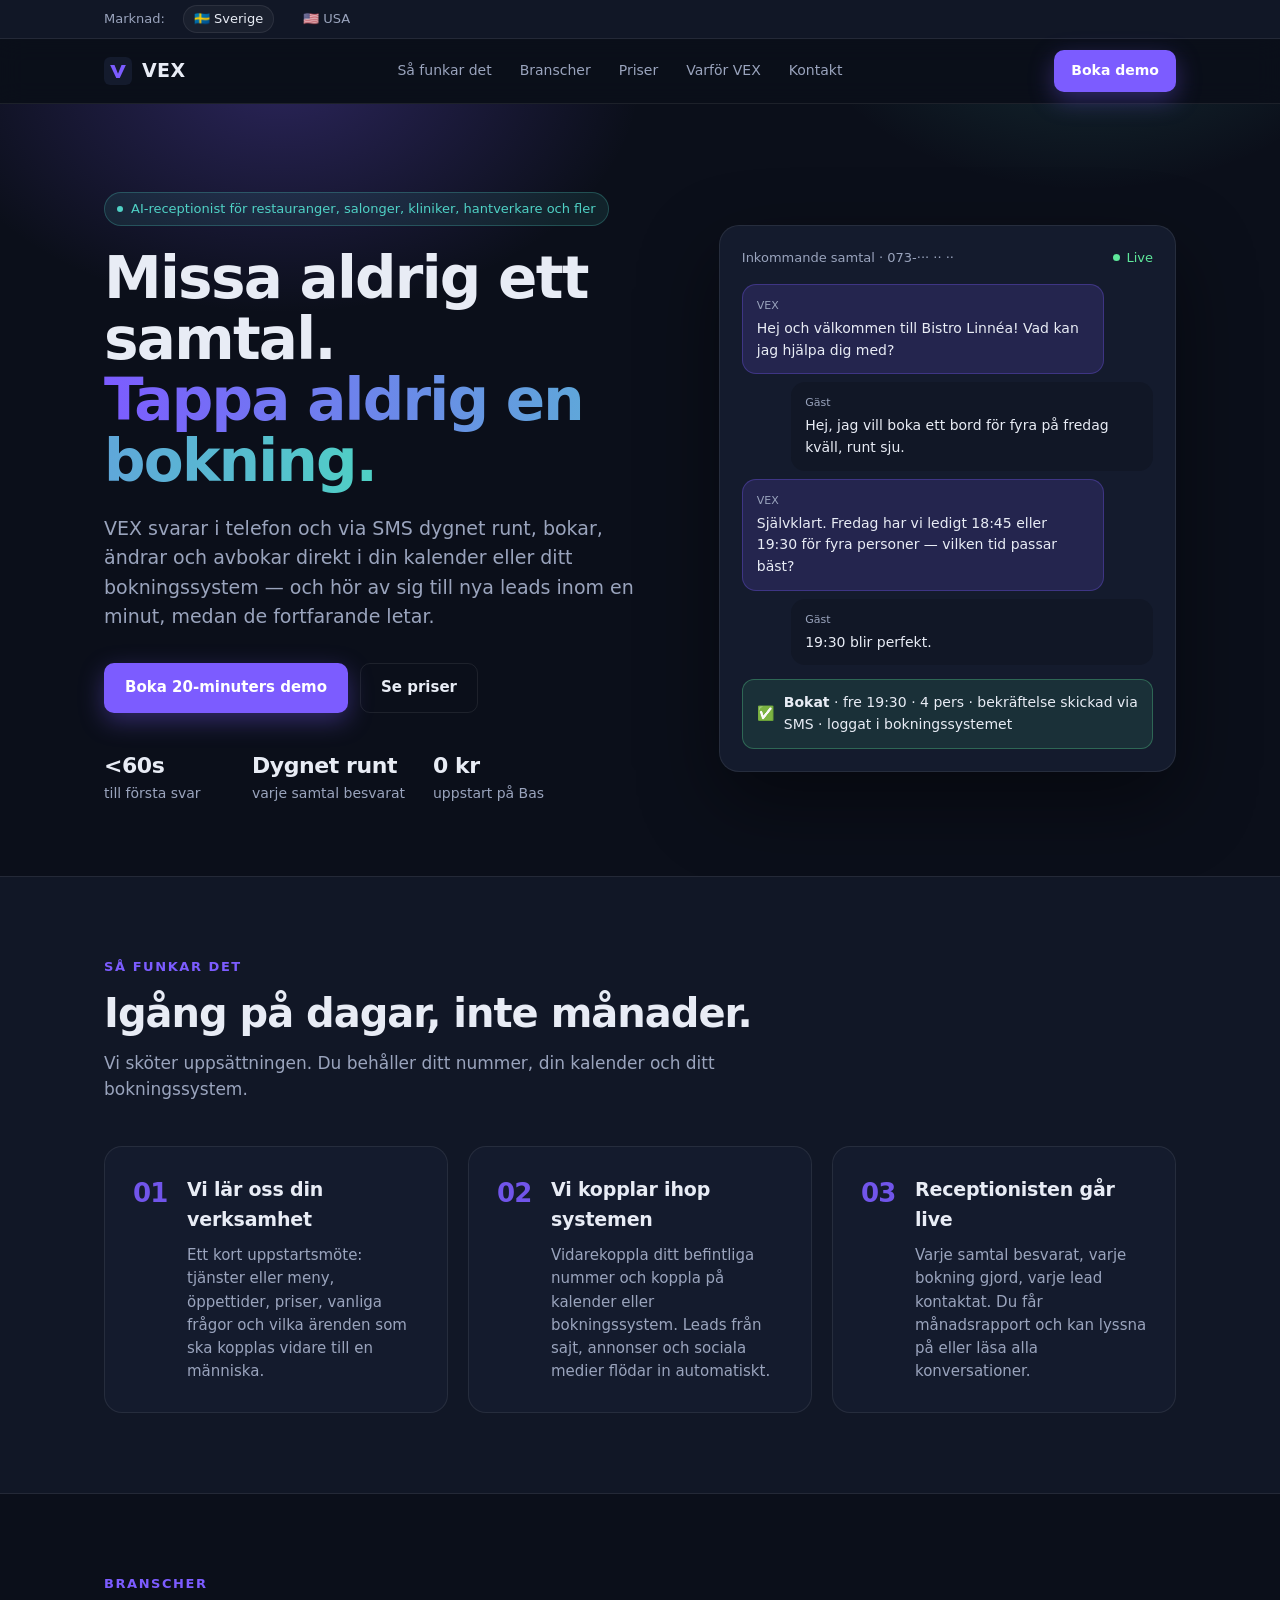
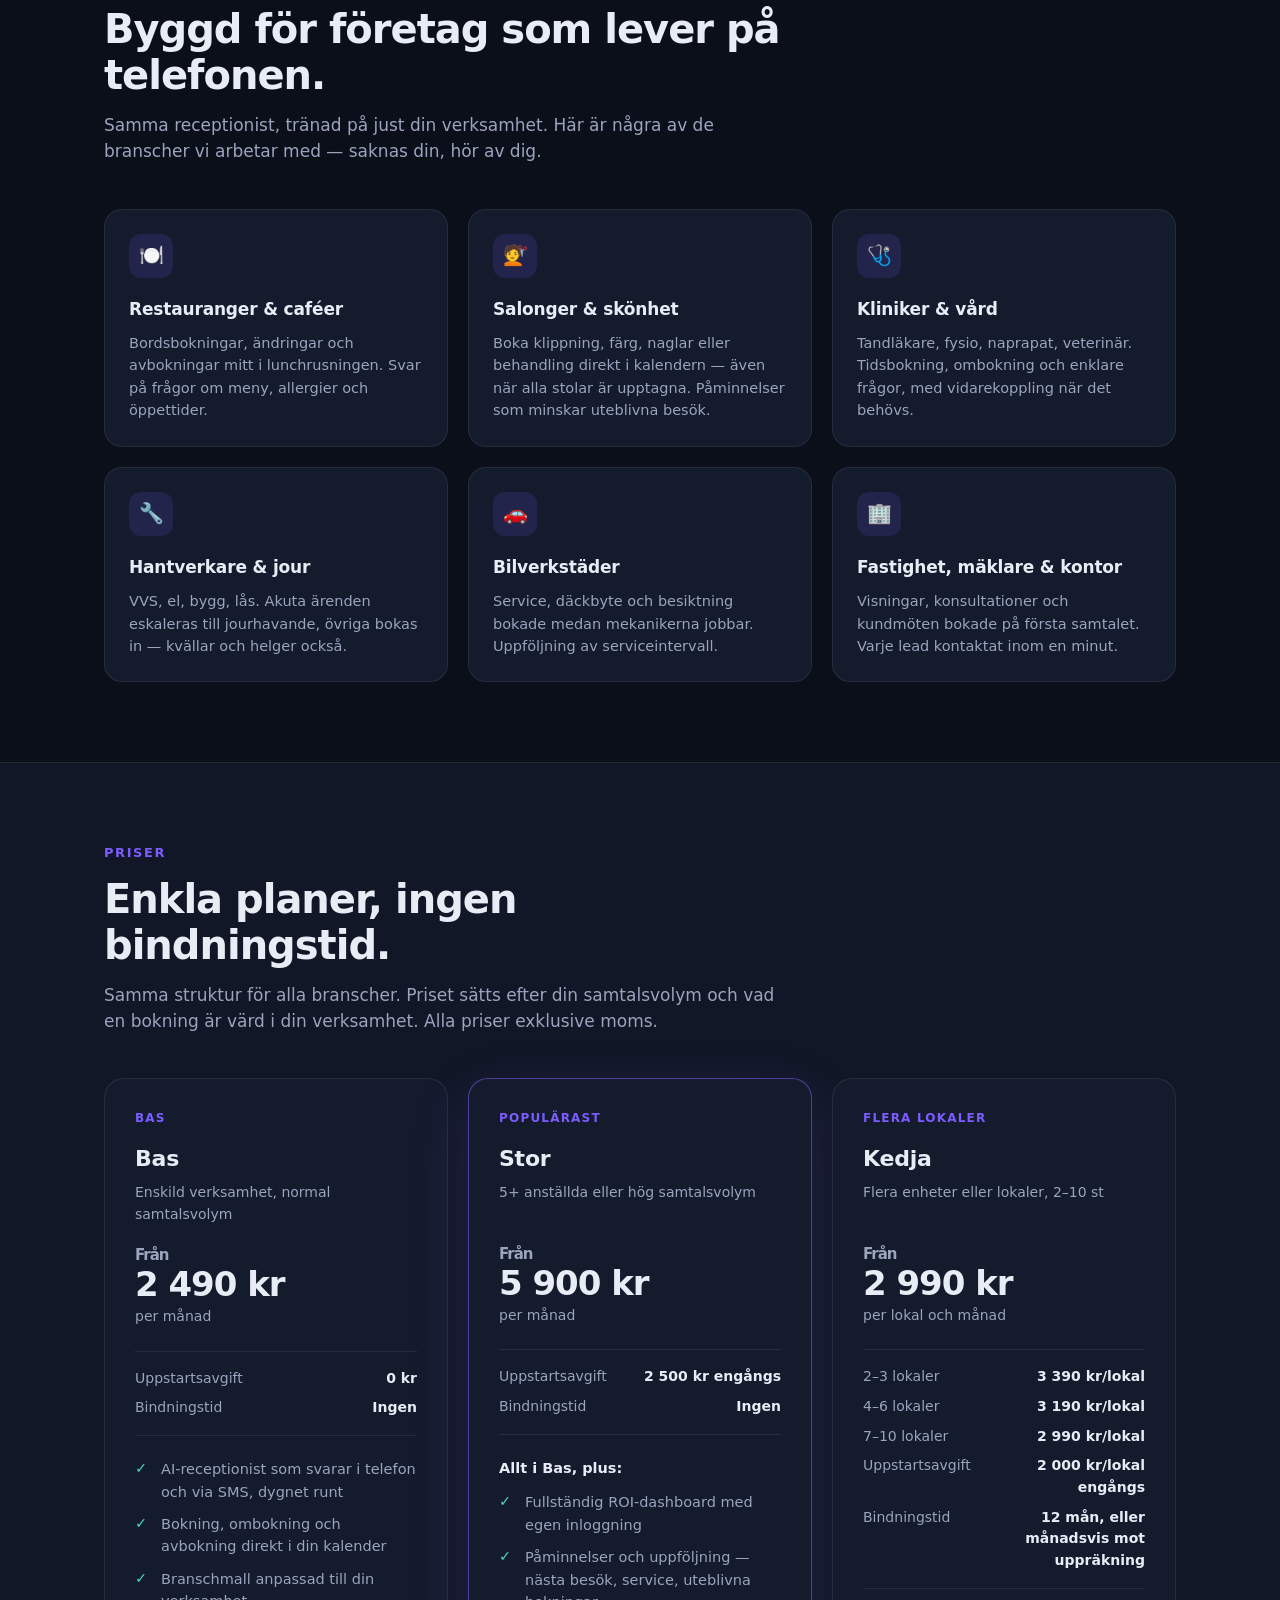
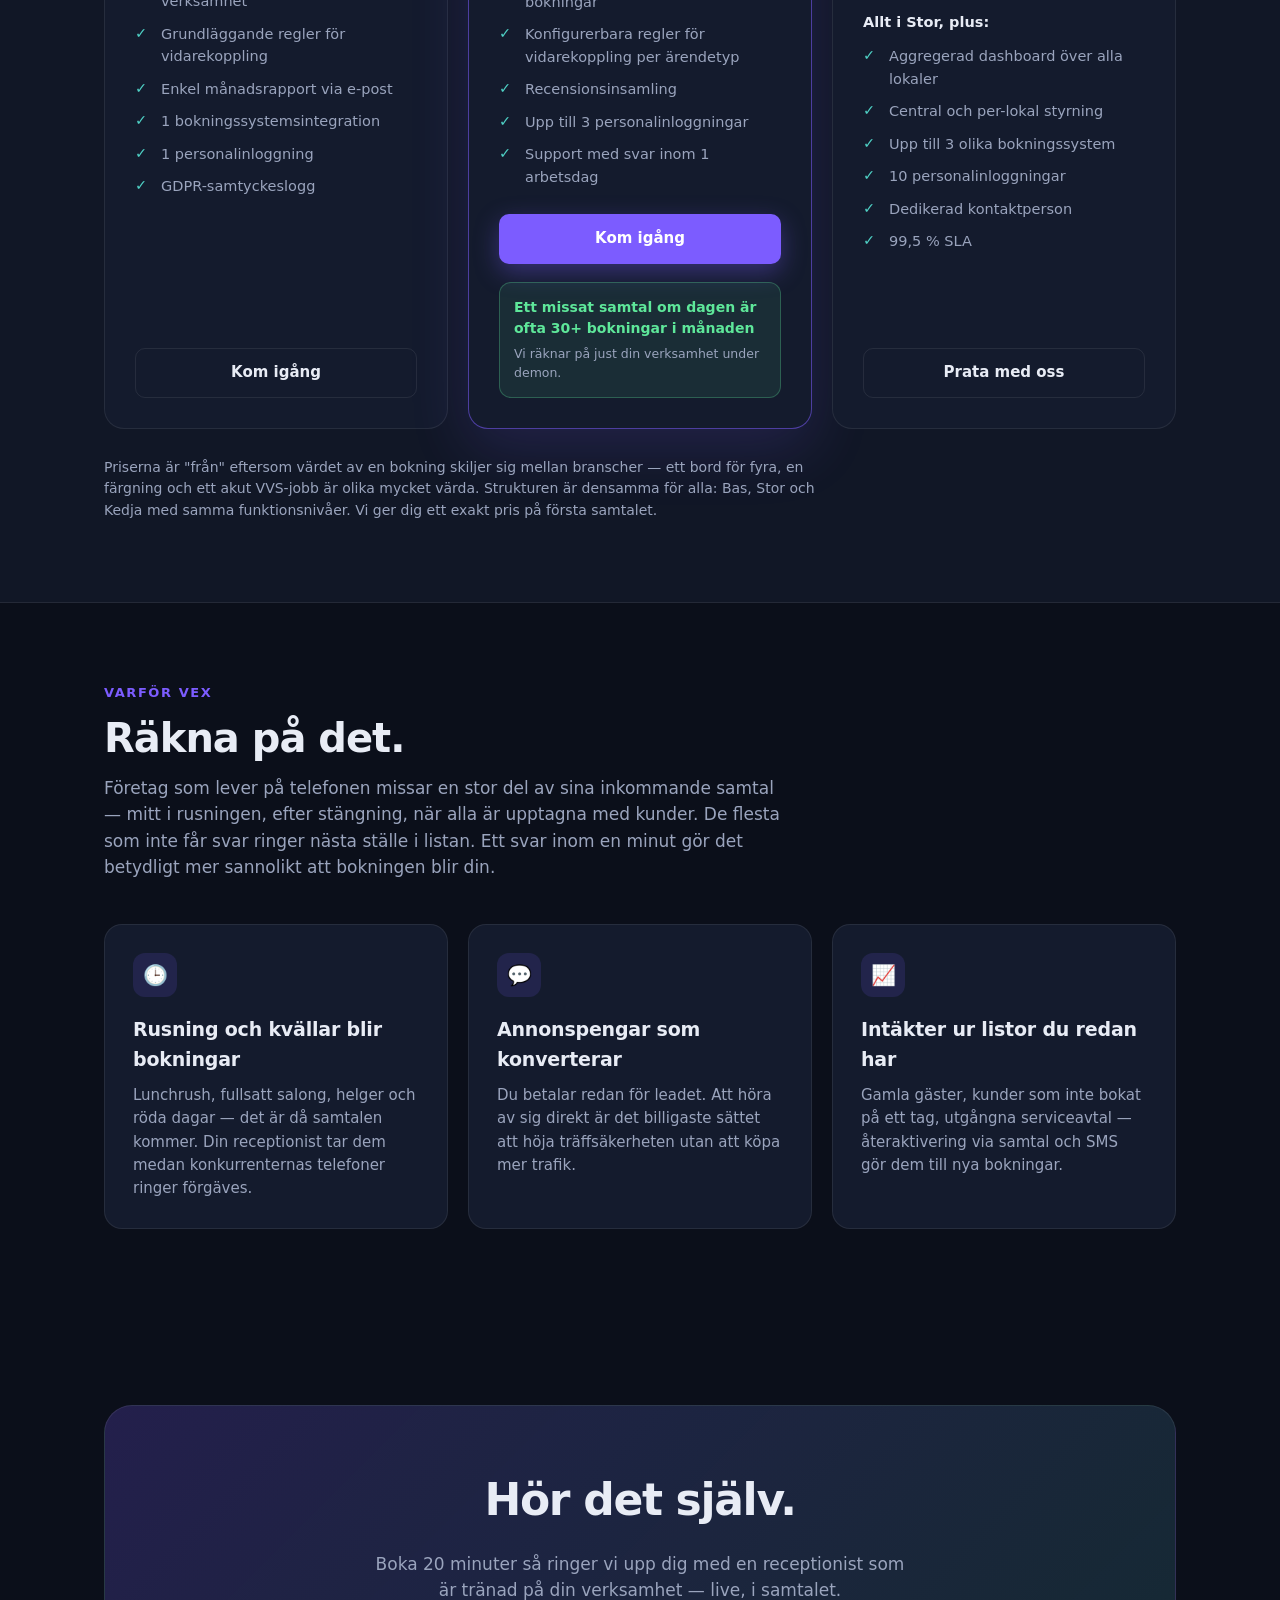
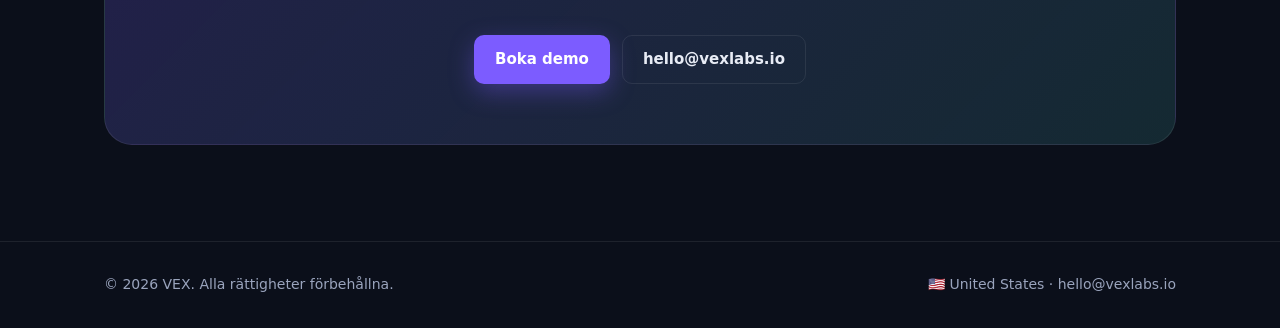
==== commit 529f46b3: "Generalise site copy beyond HVAC/VVS/bilverkstad to all phone-driven businesses - Industry-neutral h" ====
--- a/se/index.html
+++ b/se/index.html
@@ -4,9 +4,9 @@
 <meta charset="utf-8">
 <meta name="viewport" content="width=device-width, initial-scale=1">
 <title>VEX — Missa aldrig ett samtal</title>
-<meta name="description" content="VEX fångar upp varje missat samtal med ett SMS inom sekunder, bokar in jobbet och hör av sig till nya leads inom en minut. För VVS-firmor och bilverkstäder i Sverige.">
+<meta name="description" content="VEX är en AI-receptionist som svarar i telefon och via SMS dygnet runt, bokar direkt i din kalender och hör av sig till nya leads inom en minut. För restauranger, salonger, kliniker, hantverkare, verkstäder och alla företag som lever på telefonen.">
 <meta property="og:title" content="VEX — Missa aldrig ett samtal">
-<meta property="og:description" content="SMS-agenter för VVS-firmor och bilverkstäder. Varje missat samtal fångat, varje lead kontaktat.">
+<meta property="og:description" content="AI-receptionist för restauranger, salonger, kliniker, hantverkare och fler. Varje samtal besvarat, varje bokning gjord, varje lead kontaktat.">
 <meta property="og:type" content="website">
 <meta property="og:url" content="https://vexlabs.io/se">
 <meta property="og:locale" content="sv_SE">
@@ -33,6 +33,7 @@
     </a>
     <div class="navlinks">
       <a href="#sa-funkar-det">Så funkar det</a>
+      <a href="#branscher">Branscher</a>
       <a href="#priser">Priser</a>
       <a href="#varfor">Varför VEX</a>
       <a href="#kontakt">Kontakt</a>
@@ -44,27 +45,27 @@
 <header class="hero">
   <div class="wrap">
     <div>
-      <div class="eyebrow"><i></i> För VVS-firmor och bilverkstäder</div>
-      <h1>Missa aldrig ett samtal.<br><span>Tappa aldrig ett jobb.</span></h1>
-      <p class="lede">VEX fångar upp varje missat samtal med ett SMS inom sekunder, dygnet runt, bokar in jobbet direkt i din kalender — och hör av sig till nya leads inom en minut medan de fortfarande letar.</p>
+      <div class="eyebrow"><i></i> AI-receptionist för restauranger, salonger, kliniker, hantverkare och fler</div>
+      <h1>Missa aldrig ett samtal.<br><span>Tappa aldrig en bokning.</span></h1>
+      <p class="lede">VEX svarar i telefon och via SMS dygnet runt, bokar, ändrar och avbokar direkt i din kalender eller ditt bokningssystem — och hör av sig till nya leads inom en minut, medan de fortfarande letar.</p>
       <div class="cta">
         <a class="btn btn-primary" href="#kontakt">Boka 20-minuters demo</a>
         <a class="btn btn-ghost" href="#priser">Se priser</a>
       </div>
       <div class="trust">
-        <div><b>&lt;60s</b>till första SMS-svar</div>
-        <div><b>Dygnet runt</b>varje missat samtal fångat</div>
+        <div><b>&lt;60s</b>till första svar</div>
+        <div><b>Dygnet runt</b>varje samtal besvarat</div>
         <div><b>0 kr</b>uppstart på Bas</div>
       </div>
     </div>
 
-    <div class="demo" aria-label="Exempel på SMS-konversation">
-      <div class="head"><span>Missat samtal · SMS skickat automatiskt</span><span class="live"><i></i> Live</span></div>
-      <div class="msg ai"><small>VEX · SMS</small>Hej! Du ringde precis Nordvik VVS och vi kunde inte svara. Vad gäller det? Skriv här så hjälper vi dig direkt.</div>
-      <div class="msg cu"><small>Kund · SMS</small>Jag har en läcka under diskbänken, det rinner ordentligt.</div>
-      <div class="msg ai"><small>VEX · SMS</small>Det låter akut — jag larmar jourhavande nu. Kan du skicka adressen?</div>
-      <div class="msg cu"><small>Kund · SMS</small>Storgatan 14, Göteborg.</div>
-      <div class="booked">✅ <span><b>Eskalerat</b> · jourhavande larmad · bekräftelse skickad via SMS · loggat i systemet</span></div>
+    <div class="demo" aria-label="Exempel på samtal">
+      <div class="head"><span>Inkommande samtal · 073-··· ·· ··</span><span class="live"><i></i> Live</span></div>
+      <div class="msg ai"><small>VEX</small>Hej och välkommen till Bistro Linnéa! Vad kan jag hjälpa dig med?</div>
+      <div class="msg cu"><small>Gäst</small>Hej, jag vill boka ett bord för fyra på fredag kväll, runt sju.</div>
+      <div class="msg ai"><small>VEX</small>Självklart. Fredag har vi ledigt 18:45 eller 19:30 för fyra personer — vilken tid passar bäst?</div>
+      <div class="msg cu"><small>Gäst</small>19:30 blir perfekt.</div>
+      <div class="booked">✅ <span><b>Bokat</b> · fre 19:30 · 4 pers · bekräftelse skickad via SMS · loggat i bokningssystemet</span></div>
     </div>
   </div>
 </header>
@@ -77,185 +78,123 @@
       <p>Vi sköter uppsättningen. Du behåller ditt nummer, din kalender och ditt bokningssystem.</p>
     </div>
     <div class="grid grid-3 steps">
-      <div class="card step"><h3>Vi lär oss din firma</h3><p>Ett kort uppstartsmöte: tjänster, arbetsområde, prisregler, öppettider och hur akuta ärenden ska eskaleras.</p></div>
-      <div class="card step"><h3>Vi kopplar ihop systemen</h3><p>Vidarekoppla ditt befintliga nummer och koppla på kalender och bokningssystem. Leads flödar in från sajt och annonser automatiskt.</p></div>
-      <div class="card step"><h3>Agenten går live</h3><p>Varje missat samtal följt upp med SMS, varje lead kontaktat, varje bokning loggad. Du får månadsrapport och kan läsa alla konversationer.</p></div>
-    </div>
-  </div>
-</section>
-
-<section id="priser">
+      <div class="card step"><h3>Vi lär oss din verksamhet</h3><p>Ett kort uppstartsmöte: tjänster eller meny, öppettider, priser, vanliga frågor och vilka ärenden som ska kopplas vidare till en människa.</p></div>
+      <div class="card step"><h3>Vi kopplar ihop systemen</h3><p>Vidarekoppla ditt befintliga nummer och koppla på kalender eller bokningssystem. Leads från sajt, annonser och sociala medier flödar in automatiskt.</p></div>
+      <div class="card step"><h3>Receptionisten går live</h3><p>Varje samtal besvarat, varje bokning gjord, varje lead kontaktat. Du får månadsrapport och kan lyssna på eller läsa alla konversationer.</p></div>
+    </div>
+  </div>
+</section>
+
+<section id="branscher">
+  <div class="wrap">
+    <div class="sec-head">
+      <div class="kicker">Branscher</div>
+      <h2>Byggd för företag som lever på telefonen.</h2>
+      <p>Samma receptionist, tränad på just din verksamhet. Här är några av de branscher vi arbetar med — saknas din, hör av dig.</p>
+    </div>
+    <div class="grid industries">
+      <div class="card"><div class="ic">🍽️</div><h3>Restauranger &amp; caféer</h3><p>Bordsbokningar, ändringar och avbokningar mitt i lunchrusningen. Svar på frågor om meny, allergier och öppettider.</p></div>
+      <div class="card"><div class="ic">💇</div><h3>Salonger &amp; skönhet</h3><p>Boka klippning, färg, naglar eller behandling direkt i kalendern — även när alla stolar är upptagna. Påminnelser som minskar uteblivna besök.</p></div>
+      <div class="card"><div class="ic">🩺</div><h3>Kliniker &amp; vård</h3><p>Tandläkare, fysio, naprapat, veterinär. Tidsbokning, ombokning och enklare frågor, med vidarekoppling när det behövs.</p></div>
+      <div class="card"><div class="ic">🔧</div><h3>Hantverkare &amp; jour</h3><p>VVS, el, bygg, lås. Akuta ärenden eskaleras till jourhavande, övriga bokas in — kvällar och helger också.</p></div>
+      <div class="card"><div class="ic">🚗</div><h3>Bilverkstäder</h3><p>Service, däckbyte och besiktning bokade medan mekanikerna jobbar. Uppföljning av serviceintervall.</p></div>
+      <div class="card"><div class="ic">🏢</div><h3>Fastighet, mäklare &amp; kontor</h3><p>Visningar, konsultationer och kundmöten bokade på första samtalet. Varje lead kontaktat inom en minut.</p></div>
+    </div>
+  </div>
+</section>
+
+<section id="priser" class="alt">
   <div class="wrap">
     <div class="sec-head">
       <div class="kicker">Priser</div>
-      <h2>Välj din bransch.</h2>
-      <p>Samma struktur, olika belopp — priset är satt efter vad ett jobb faktiskt är värt i respektive bransch. Alla priser exklusive moms.</p>
-    </div>
-
-    <div class="tabs" role="tablist" aria-label="Välj bransch">
-      <button role="tab" id="tab-vvs" aria-controls="panel-vvs" aria-selected="true">VVS</button>
-      <button role="tab" id="tab-bil" aria-controls="panel-bil" aria-selected="false">Bilverkstad</button>
-    </div>
-
-    <div id="panel-vvs" role="tabpanel" aria-labelledby="tab-vvs">
-      <div class="plans">
-        <div class="plan">
-          <div class="tag">Bas</div>
-          <div class="name">Bas</div>
-          <div class="seg">1–4 montörer, normal jourvolym</div>
-          <div class="price">3 490 kr<small>per månad</small></div>
-          <div class="meta">
-            <div><span>Uppstartsavgift</span><b>0 kr</b></div>
-            <div><span>Bindningstid</span><b>Ingen</b></div>
-          </div>
-          <ul class="feat">
-            <li>AI-svar på missade akutsamtal — SMS inom sekunder</li>
-            <li>Akut-eskalering till jourhavande</li>
-            <li>1 branschmall för VVS</li>
-            <li>Grundläggande eskaleringsregler</li>
-            <li>Enkel månadsrapport via e-post</li>
-            <li>1 bokningssystemsintegration</li>
-            <li>1 personalinloggning</li>
-            <li>GDPR-samtyckeslogg</li>
-          </ul>
-          <a class="btn btn-ghost" href="#kontakt">Kom igång</a>
+      <h2>Enkla planer, ingen bindningstid.</h2>
+      <p>Samma struktur för alla branscher. Priset sätts efter din samtalsvolym och vad en bokning är värd i din verksamhet. Alla priser exklusive moms.</p>
+    </div>
+
+    <div class="plans">
+      <div class="plan">
+        <div class="tag">Bas</div>
+        <div class="name">Bas</div>
+        <div class="seg">Enskild verksamhet, normal samtalsvolym</div>
+        <div class="price"><span class="from">Från</span>2 490 kr<small>per månad</small></div>
+        <div class="meta">
+          <div><span>Uppstartsavgift</span><b>0 kr</b></div>
+          <div><span>Bindningstid</span><b>Ingen</b></div>
         </div>
-
-        <div class="plan featured">
-          <div class="tag">Populärast</div>
-          <div class="name">Stor</div>
-          <div class="seg">5+ montörer eller hög jourvolym</div>
-          <div class="price">8 900 kr<small>per månad</small></div>
-          <div class="meta">
-            <div><span>Uppstartsavgift</span><b>2 500 kr engångs</b></div>
-            <div><span>Bindningstid</span><b>Ingen</b></div>
-          </div>
-          <ul class="feat">
-            <li class="inherit">Allt i Bas, plus:</li>
-            <li>Fullständig ROI-dashboard med egen inloggning</li>
-            <li>Garantibesiktnings- och underhållsuppföljning</li>
-            <li>Konfigurerbara eskaleringsregler per ärendetyp</li>
-            <li>Recensionsinsamling</li>
-            <li>Upp till 3 personalinloggningar</li>
-            <li>Support med svar inom 1 arbetsdag</li>
-          </ul>
-          <a class="btn btn-primary" href="#kontakt">Kom igång</a>
-          <div class="proof"><b>93 300 kr genererat på en månad — 10,5x tillbaka</b><span>Illustrativt exempel, inte en garanti.</span></div>
+        <ul class="feat">
+          <li>AI-receptionist som svarar i telefon och via SMS, dygnet runt</li>
+          <li>Bokning, ombokning och avbokning direkt i din kalender</li>
+          <li>Branschmall anpassad till din verksamhet</li>
+          <li>Grundläggande regler för vidarekoppling</li>
+          <li>Enkel månadsrapport via e-post</li>
+          <li>1 bokningssystemsintegration</li>
+          <li>1 personalinloggning</li>
+          <li>GDPR-samtyckeslogg</li>
+        </ul>
+        <a class="btn btn-ghost" href="#kontakt">Kom igång</a>
+      </div>
+
+      <div class="plan featured">
+        <div class="tag">Populärast</div>
+        <div class="name">Stor</div>
+        <div class="seg">5+ anställda eller hög samtalsvolym</div>
+        <div class="price"><span class="from">Från</span>5 900 kr<small>per månad</small></div>
+        <div class="meta">
+          <div><span>Uppstartsavgift</span><b>2 500 kr engångs</b></div>
+          <div><span>Bindningstid</span><b>Ingen</b></div>
         </div>
-
-        <div class="plan">
-          <div class="tag">Flera lokaler</div>
-          <div class="name">Kedja</div>
-          <div class="seg">Flera fristående firmor eller lokaler, 2–10 st</div>
-          <div class="price"><span class="from">Från</span>2 990 kr<small>per lokal och månad</small></div>
-          <div class="meta">
-            <div><span>2–3 lokaler</span><b>3 390 kr/lokal</b></div>
-            <div><span>4–6 lokaler</span><b>3 190 kr/lokal</b></div>
-            <div><span>7–10 lokaler</span><b>2 990 kr/lokal</b></div>
-            <div><span>Uppstartsavgift</span><b>2 000 kr/lokal engångs</b></div>
-            <div><span>Bindningstid</span><b>12 mån, eller månadsvis mot uppräkning</b></div>
-          </div>
-          <ul class="feat">
-            <li class="inherit">Allt i Stor, plus:</li>
-            <li>Aggregerad dashboard över alla lokaler</li>
-            <li>Central och per-lokal styrning</li>
-            <li>Upp till 3 olika bokningssystem</li>
-            <li>10 personalinloggningar</li>
-            <li>Dedikerad kontaktperson</li>
-            <li>99,5 % SLA</li>
-          </ul>
-          <a class="btn btn-ghost" href="#kontakt">Prata med oss</a>
+        <ul class="feat">
+          <li class="inherit">Allt i Bas, plus:</li>
+          <li>Fullständig ROI-dashboard med egen inloggning</li>
+          <li>Påminnelser och uppföljning — nästa besök, service, uteblivna bokningar</li>
+          <li>Konfigurerbara regler för vidarekoppling per ärendetyp</li>
+          <li>Recensionsinsamling</li>
+          <li>Upp till 3 personalinloggningar</li>
+          <li>Support med svar inom 1 arbetsdag</li>
+        </ul>
+        <a class="btn btn-primary" href="#kontakt">Kom igång</a>
+        <div class="proof"><b>Ett missat samtal om dagen är ofta 30+ bokningar i månaden</b><span>Vi räknar på just din verksamhet under demon.</span></div>
+      </div>
+
+      <div class="plan">
+        <div class="tag">Flera lokaler</div>
+        <div class="name">Kedja</div>
+        <div class="seg">Flera enheter eller lokaler, 2–10 st</div>
+        <div class="price"><span class="from">Från</span>2 990 kr<small>per lokal och månad</small></div>
+        <div class="meta">
+          <div><span>2–3 lokaler</span><b>3 390 kr/lokal</b></div>
+          <div><span>4–6 lokaler</span><b>3 190 kr/lokal</b></div>
+          <div><span>7–10 lokaler</span><b>2 990 kr/lokal</b></div>
+          <div><span>Uppstartsavgift</span><b>2 000 kr/lokal engångs</b></div>
+          <div><span>Bindningstid</span><b>12 mån, eller månadsvis mot uppräkning</b></div>
         </div>
-      </div>
-      <p class="pricenote">Priserna skiljer sig mellan VVS och bilverkstad eftersom det genomsnittliga jobbvärdet gör det — en akut VVS-läcka är ett dyrare jobb än en genomsnittlig verkstadsbokning. Strukturen är densamma, beloppen är kalibrerade mot vad kunderna i respektive bransch faktiskt sparar.</p>
-    </div>
-
-    <div id="panel-bil" role="tabpanel" aria-labelledby="tab-bil" hidden>
-      <div class="plans">
-        <div class="plan">
-          <div class="tag">Bas</div>
-          <div class="name">Bas</div>
-          <div class="seg">Enskild verkstad, normal volym</div>
-          <div class="price">2 490 kr<small>per månad</small></div>
-          <div class="meta">
-            <div><span>Uppstartsavgift</span><b>0 kr</b></div>
-            <div><span>Bindningstid</span><b>Ingen</b></div>
-          </div>
-          <ul class="feat">
-            <li>AI-svar på missade samtal — SMS inom sekunder</li>
-            <li>Eskalering till verkstadsansvarig</li>
-            <li>1 branschmall för bilverkstad — oljebyte, besiktning, säsongsdäck</li>
-            <li>Grundläggande eskaleringsregler</li>
-            <li>Enkel månadsrapport via e-post</li>
-            <li>1 bokningssystemsintegration</li>
-            <li>1 personalinloggning</li>
-            <li>GDPR-samtyckeslogg</li>
-          </ul>
-          <a class="btn btn-ghost" href="#kontakt">Kom igång</a>
-        </div>
-
-        <div class="plan featured">
-          <div class="tag">Populärast</div>
-          <div class="name">Stor</div>
-          <div class="seg">5+ mekaniker eller hög volym</div>
-          <div class="price">5 900 kr<small>per månad</small></div>
-          <div class="meta">
-            <div><span>Uppstartsavgift</span><b>2 500 kr engångs</b></div>
-            <div><span>Bindningstid</span><b>Ingen</b></div>
-          </div>
-          <ul class="feat">
-            <li class="inherit">Allt i Bas, plus:</li>
-            <li>Fullständig ROI-dashboard med egen inloggning</li>
-            <li>Uppföljning av service- och besiktningsintervall</li>
-            <li>Konfigurerbara eskaleringsregler per ärendetyp</li>
-            <li>Recensionsinsamling</li>
-            <li>Upp till 3 personalinloggningar</li>
-            <li>Support med svar inom 1 arbetsdag</li>
-          </ul>
-          <a class="btn btn-primary" href="#kontakt">Kom igång</a>
-          <div class="proof"><b>64 400 kr genererat på en månad — 10,9x tillbaka</b><span>Illustrativt exempel, inte en garanti.</span></div>
-        </div>
-
-        <div class="plan">
-          <div class="tag">Flera lokaler</div>
-          <div class="name">Kedja</div>
-          <div class="seg">Verkstadskedjor, 2–10 lokaler</div>
-          <div class="price"><span class="from">Från</span>2 990 kr<small>per lokal och månad</small></div>
-          <div class="meta">
-            <div><span>2–3 lokaler</span><b>3 390 kr/lokal</b></div>
-            <div><span>4–6 lokaler</span><b>3 190 kr/lokal</b></div>
-            <div><span>7–10 lokaler</span><b>2 990 kr/lokal</b></div>
-            <div><span>Uppstartsavgift</span><b>2 000 kr/lokal engångs</b></div>
-            <div><span>Bindningstid</span><b>12 mån, eller månadsvis mot uppräkning</b></div>
-          </div>
-          <ul class="feat">
-            <li class="inherit">Allt i Stor, plus:</li>
-            <li>Aggregerad dashboard över alla lokaler</li>
-            <li>Central och per-lokal styrning</li>
-            <li>Upp till 3 olika bokningssystem</li>
-            <li>10 personalinloggningar</li>
-            <li>Dedikerad kontaktperson</li>
-            <li>99,5 % SLA</li>
-          </ul>
-          <a class="btn btn-ghost" href="#kontakt">Prata med oss</a>
-        </div>
-      </div>
-      <p class="pricenote">Priserna skiljer sig mellan bilverkstad och VVS eftersom det genomsnittliga jobbvärdet gör det. Strukturen är densamma — Bas, Stor och Kedja med samma funktionsnivåer — men beloppen är kalibrerade mot vad kunderna i respektive bransch faktiskt sparar.</p>
-    </div>
-  </div>
-</section>
-
-<section id="varfor" class="alt">
+        <ul class="feat">
+          <li class="inherit">Allt i Stor, plus:</li>
+          <li>Aggregerad dashboard över alla lokaler</li>
+          <li>Central och per-lokal styrning</li>
+          <li>Upp till 3 olika bokningssystem</li>
+          <li>10 personalinloggningar</li>
+          <li>Dedikerad kontaktperson</li>
+          <li>99,5 % SLA</li>
+        </ul>
+        <a class="btn btn-ghost" href="#kontakt">Prata med oss</a>
+      </div>
+    </div>
+    <p class="pricenote">Priserna är "från" eftersom värdet av en bokning skiljer sig mellan branscher — ett bord för fyra, en färgning och ett akut VVS-jobb är olika mycket värda. Strukturen är densamma för alla: Bas, Stor och Kedja med samma funktionsnivåer. Vi ger dig ett exakt pris på första samtalet.</p>
+  </div>
+</section>
+
+<section id="varfor">
   <div class="wrap">
     <div class="sec-head">
       <div class="kicker">Varför VEX</div>
       <h2>Räkna på det.</h2>
-      <p>Firmor med jourverksamhet missar en stor del av sina inkommande samtal, och de flesta som inte får svar ringer nästa firma i listan. Ett SMS inom en minut gör det betydligt mer sannolikt att du får tag på kunden än att höra av dig en timme senare.</p>
+      <p>Företag som lever på telefonen missar en stor del av sina inkommande samtal — mitt i rusningen, efter stängning, när alla är upptagna med kunder. De flesta som inte får svar ringer nästa ställe i listan. Ett svar inom en minut gör det betydligt mer sannolikt att bokningen blir din.</p>
     </div>
     <div class="grid grid-3">
-      <div class="card"><div class="ic">🕒</div><h3>Jourtid blir bokade jobb</h3><p>Kvällar, helger och röda dagar är när akuterna kommer. Din agent fångar upp dem med ett SMS medan konkurrenternas telefoner ringer förgäves.</p></div>
+      <div class="card"><div class="ic">🕒</div><h3>Rusning och kvällar blir bokningar</h3><p>Lunchrush, fullsatt salong, helger och röda dagar — det är då samtalen kommer. Din receptionist tar dem medan konkurrenternas telefoner ringer förgäves.</p></div>
       <div class="card"><div class="ic">💬</div><h3>Annonspengar som konverterar</h3><p>Du betalar redan för leadet. Att höra av sig direkt är det billigaste sättet att höja träffsäkerheten utan att köpa mer trafik.</p></div>
-      <div class="card"><div class="ic">📈</div><h3>Intäkter ur listor du redan har</h3><p>Gamla offerter, utgångna serviceavtal, tidigare kunder — SMS-kampanjer för återaktivering gör dem till bokade jobb.</p></div>
+      <div class="card"><div class="ic">📈</div><h3>Intäkter ur listor du redan har</h3><p>Gamla gäster, kunder som inte bokat på ett tag, utgångna serviceavtal — återaktivering via samtal och SMS gör dem till nya bokningar.</p></div>
     </div>
   </div>
 </section>
@@ -264,7 +203,7 @@
   <div class="wrap">
     <div class="box">
       <h2>Hör det själv.</h2>
-      <p>Boka 20 minuter så visar vi hela SMS-flödet live, med en agent som är tränad på din firma.</p>
+      <p>Boka 20 minuter så ringer vi upp dig med en receptionist som är tränad på din verksamhet — live, i samtalet.</p>
       <div class="cta" style="justify-content:center">
         <a class="btn btn-primary" href="mailto:hello@vexlabs.io?subject=Demo%20-%20Sverige">Boka demo</a>
         <a class="btn btn-ghost" href="mailto:hello@vexlabs.io">hello@vexlabs.io</a>
@@ -280,26 +219,5 @@
   </div>
 </footer>
 
-<script>
-(function(){
-  var tabs = [
-    {btn: document.getElementById('tab-vvs'), panel: document.getElementById('panel-vvs'), hash: '#vvs'},
-    {btn: document.getElementById('tab-bil'), panel: document.getElementById('panel-bil'), hash: '#bilverkstad'}
-  ];
-  function select(i, push){
-    tabs.forEach(function(t, j){
-      var on = i === j;
-      t.btn.setAttribute('aria-selected', on ? 'true' : 'false');
-      t.panel.hidden = !on;
-    });
-    if (push && history.replaceState) history.replaceState(null, '', tabs[i].hash);
-  }
-  tabs.forEach(function(t, i){
-    t.btn.addEventListener('click', function(){ select(i, true); });
-  });
-  if (location.hash === '#bilverkstad') select(1, false);
-})();
-</script>
-
 </body>
 </html>
--- a/style.css
+++ b/style.css
@@ -77,6 +77,12 @@
 .card .ic{width:44px;height:44px;border-radius:12px;display:grid;place-items:center;background:rgba(124,92,255,.14);margin-bottom:18px;font-size:20px}
 .card h3{font-size:19px;margin-bottom:10px;letter-spacing:-.01em}
 .card p{color:var(--muted);font-size:15px}
+.industries{grid-template-columns:repeat(3,1fr)}
+.industries .card{padding:24px}
+.industries .card h3{font-size:17px}
+.industries .card p{font-size:14.5px}
+@media(max-width:900px){.industries{grid-template-columns:repeat(2,1fr)}}
+@media(max-width:600px){.industries{grid-template-columns:1fr}}
 .steps{counter-reset:s}
 .step{position:relative;padding-left:82px}
 .step::before{counter-increment:s;content:counter(s,decimal-leading-zero);position:absolute;left:28px;top:26px;font-weight:800;font-size:26px;letter-spacing:-.03em;color:var(--accent);opacity:.9}
